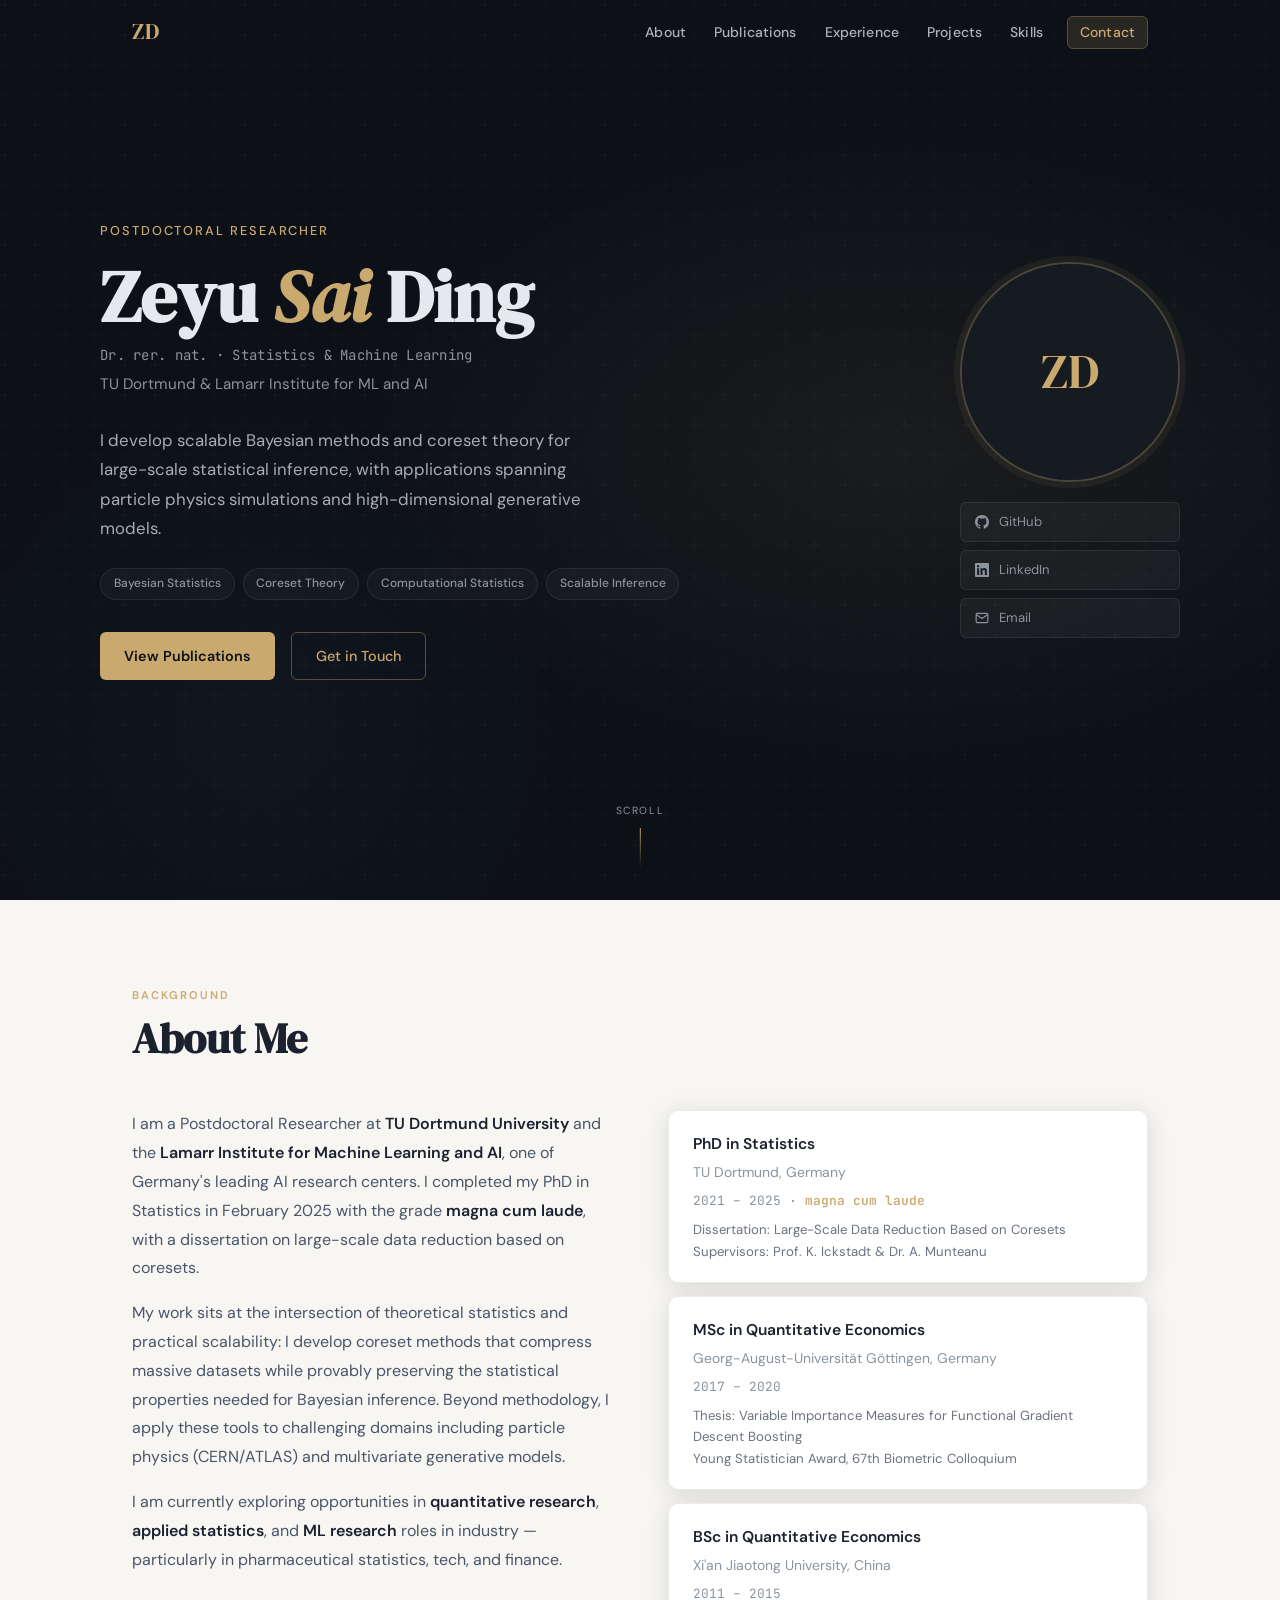
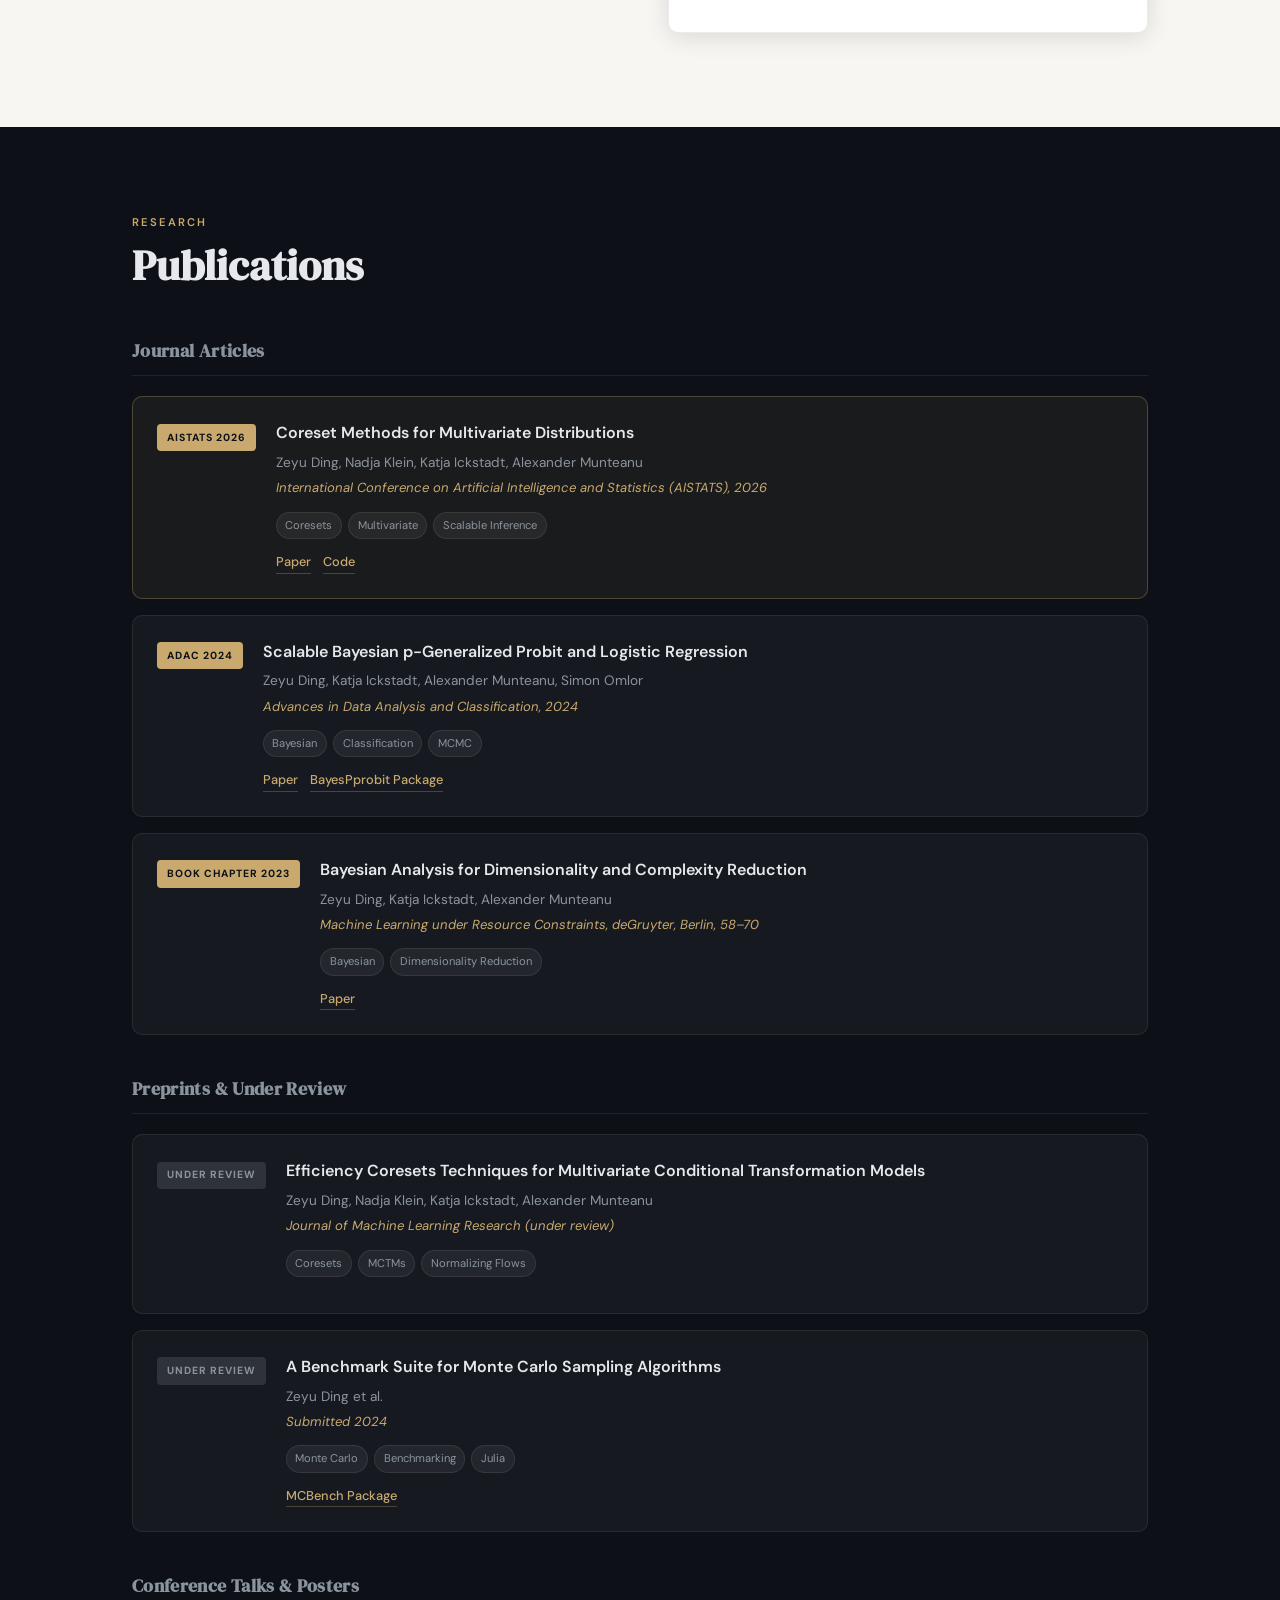
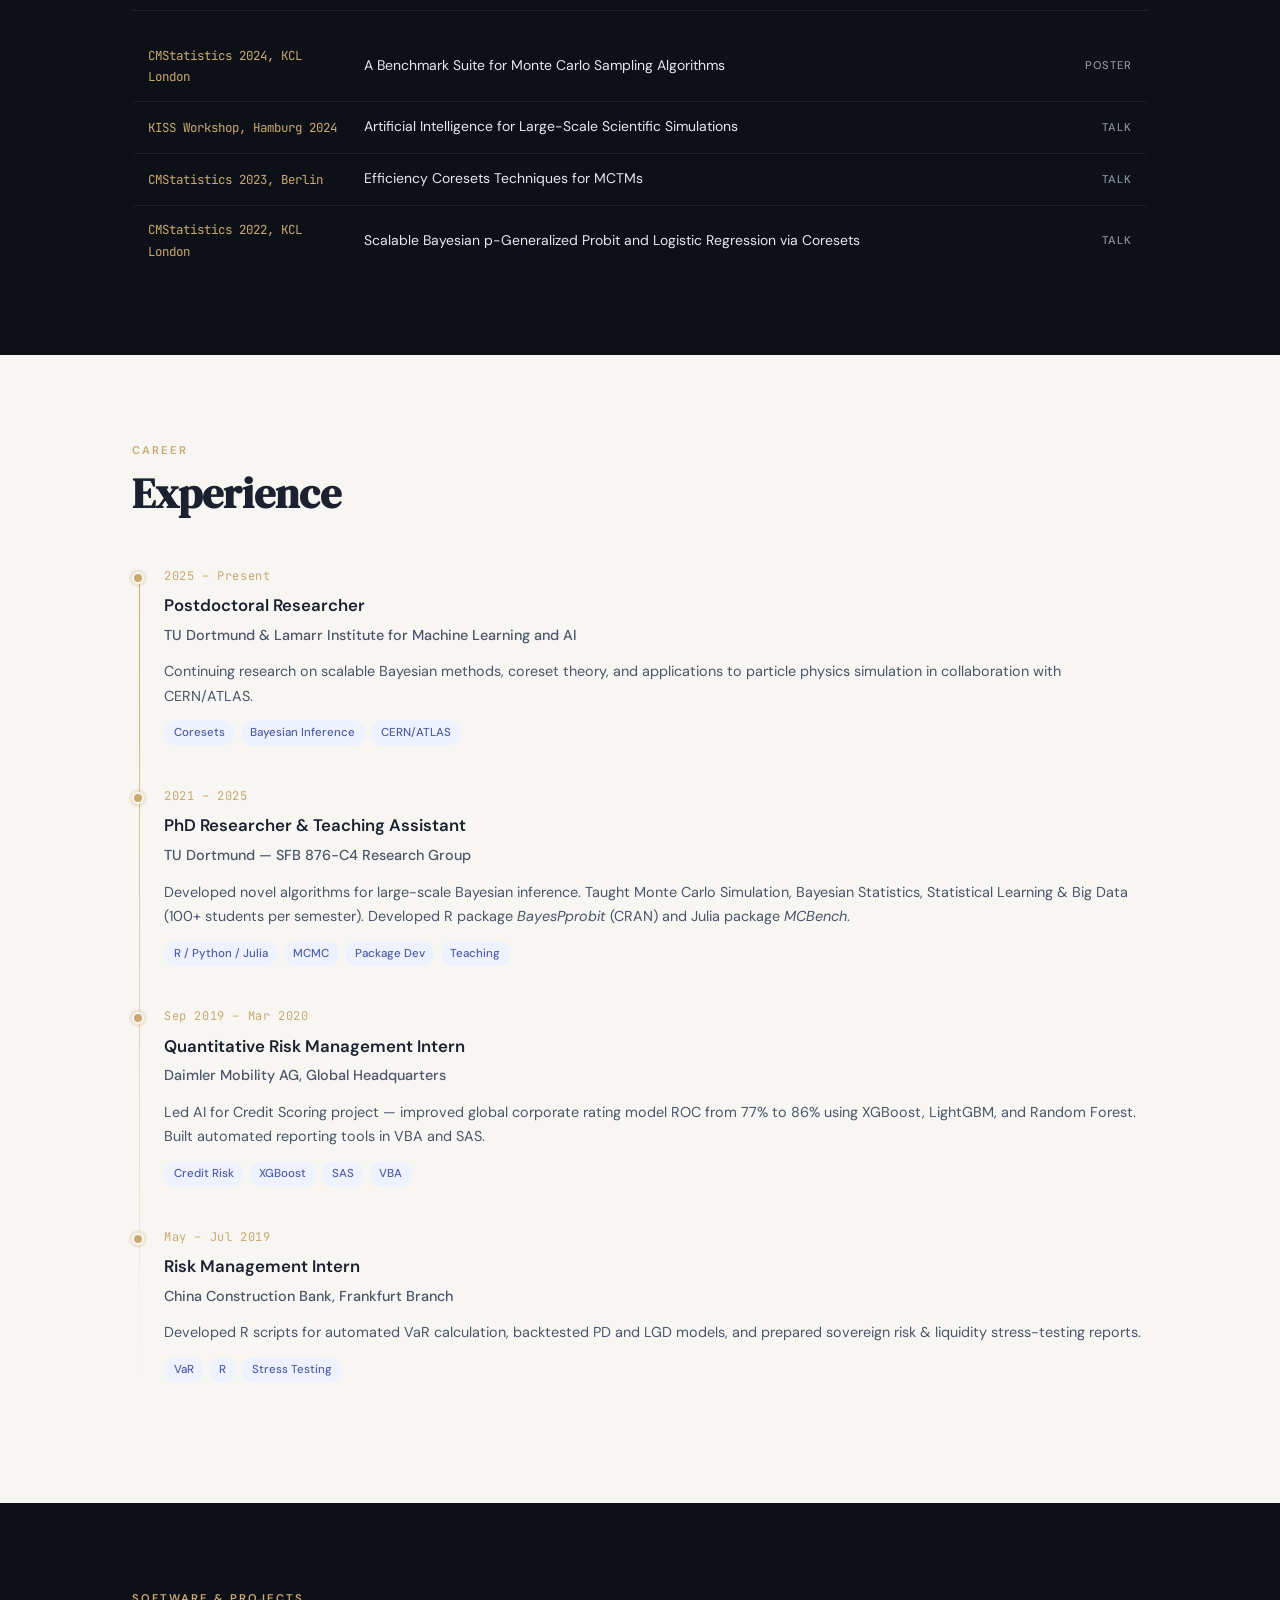
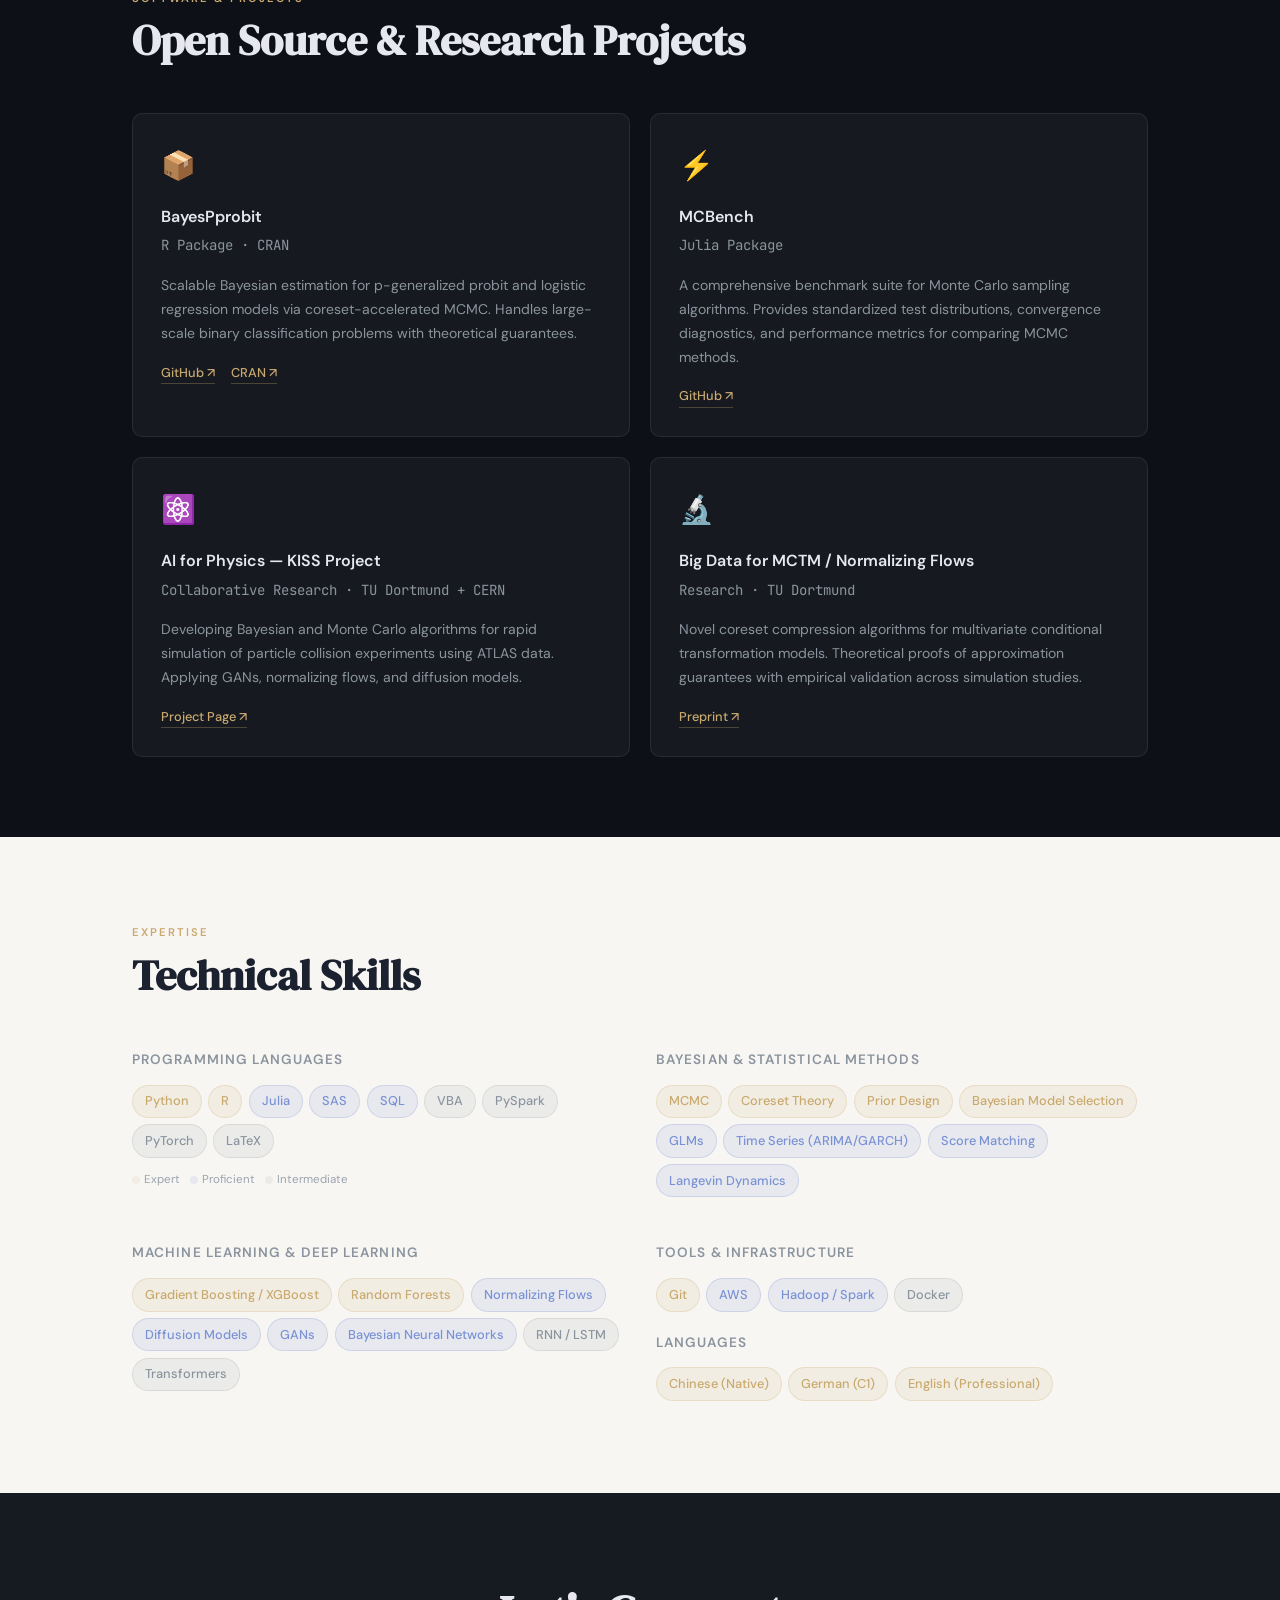
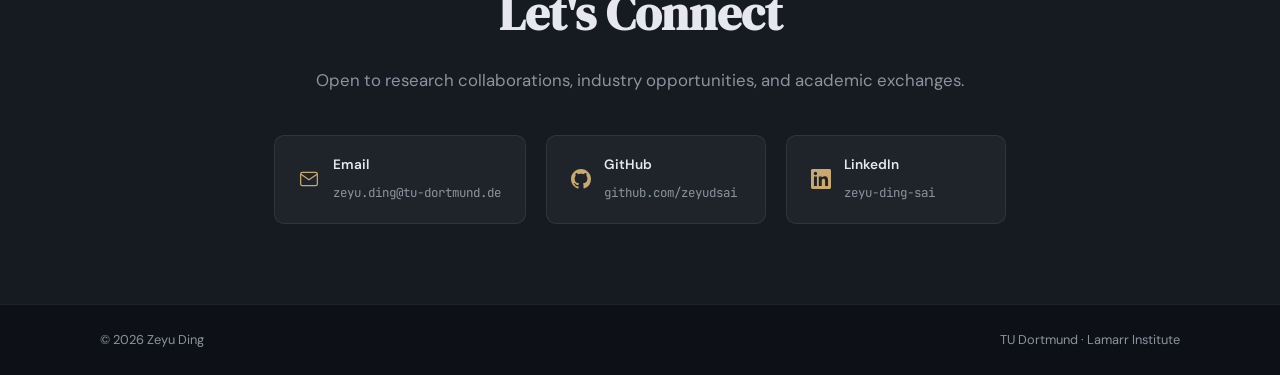
==== index.html @ 44fd9194 "Redesign homepage with modern layout and styles Complete overhaul of the personal website UI and sty" ====
<!DOCTYPE html>
<html lang="en">
<head>
    <meta charset="UTF-8">
    <meta name="viewport" content="width=device-width, initial-scale=1.0">
    <meta name="description" content="Zeyu (Sai) Ding – Postdoctoral Researcher in Statistics & Machine Learning at TU Dortmund and Lamarr Institute">
    <meta name="author" content="Zeyu Ding">
    <title>Zeyu Ding | Dr. rer. nat.</title>
    <link href="https://fonts.googleapis.com/css2?family=DM+Serif+Display:ital@0;1&family=DM+Sans:wght@300;400;500;600&family=JetBrains+Mono:wght@400;500&display=swap" rel="stylesheet">
    <link rel="stylesheet" href="style.css">
</head>
<body>

<!-- STICKY NAV -->
<nav id="navbar">
    <div class="nav-inner">
        <a class="nav-logo" href="#hero">ZD</a>
        <ul class="nav-links">
            <li><a href="#about">About</a></li>
            <li><a href="#publications">Publications</a></li>
            <li><a href="#experience">Experience</a></li>
            <li><a href="#projects">Projects</a></li>
            <li><a href="#skills">Skills</a></li>
            <li><a href="#contact" class="nav-cta">Contact</a></li>
        </ul>
        <button class="hamburger" id="hamburger" aria-label="Menu">
            <span></span><span></span><span></span>
        </button>
    </div>
</nav>

<!-- HERO -->
<section id="hero">
    <div class="hero-grid">
        <div class="hero-text">
            <p class="hero-label">Postdoctoral Researcher</p>
            <h1 class="hero-name">Zeyu <em>Sai</em> Ding</h1>
            <p class="hero-title">Dr. rer. nat. · Statistics &amp; Machine Learning</p>
            <p class="hero-affil">TU Dortmund &amp; Lamarr Institute for ML and AI</p>
            <p class="hero-bio">
                I develop scalable Bayesian methods and coreset theory for large-scale statistical inference,
                with applications spanning particle physics simulations and high-dimensional generative models.
            </p>
            <div class="hero-tags">
                <span>Bayesian Statistics</span>
                <span>Coreset Theory</span>
                <span>Computational Statistics</span>
                <span>Scalable Inference</span>
            </div>
            <div class="hero-actions">
                <a href="#publications" class="btn-primary">View Publications</a>
                <a href="mailto:zeyu.ding@tu-dortmund.de" class="btn-outline">Get in Touch</a>
            </div>
        </div>
        <div class="hero-photo-wrap">
            <div class="hero-photo">
                <img src="assets/images/profile.jpg" alt="Zeyu Ding" onerror="this.parentElement.classList.add('no-photo')">
                <div class="photo-placeholder">ZD</div>
            </div>
            <div class="hero-links">
                <a href="https://github.com/zeyudsai" target="_blank" class="social-chip">
                    <svg viewBox="0 0 24 24" fill="currentColor"><path d="M12 0C5.37 0 0 5.37 0 12c0 5.31 3.435 9.795 8.205 11.385.6.105.825-.255.825-.57 0-.285-.015-1.23-.015-2.235-3.015.555-3.795-.735-4.035-1.41-.135-.345-.72-1.41-1.23-1.695-.42-.225-1.02-.78-.015-.795.945-.015 1.62.87 1.845 1.23 1.08 1.815 2.805 1.305 3.495.99.105-.78.42-1.305.765-1.605-2.67-.3-5.46-1.335-5.46-5.925 0-1.305.465-2.385 1.23-3.225-.12-.3-.54-1.53.12-3.18 0 0 1.005-.315 3.3 1.23.96-.27 1.98-.405 3-.405s2.04.135 3 .405c2.295-1.56 3.3-1.23 3.3-1.23.66 1.65.24 2.88.12 3.18.765.84 1.23 1.905 1.23 3.225 0 4.605-2.805 5.625-5.475 5.925.435.375.81 1.095.81 2.22 0 1.605-.015 2.895-.015 3.3 0 .315.225.69.825.57A12.02 12.02 0 0 0 24 12c0-6.63-5.37-12-12-12z"/></svg>
                    GitHub
                </a>
                <a href="https://www.linkedin.com/in/zeyu-ding-sai/" target="_blank" class="social-chip">
                    <svg viewBox="0 0 24 24" fill="currentColor"><path d="M20.447 20.452h-3.554v-5.569c0-1.328-.027-3.037-1.852-3.037-1.853 0-2.136 1.445-2.136 2.939v5.667H9.351V9h3.414v1.561h.046c.477-.9 1.637-1.85 3.37-1.85 3.601 0 4.267 2.37 4.267 5.455v6.286zM5.337 7.433a2.062 2.062 0 0 1-2.063-2.065 2.064 2.064 0 1 1 2.063 2.065zm1.782 13.019H3.555V9h3.564v11.452zM22.225 0H1.771C.792 0 0 .774 0 1.729v20.542C0 23.227.792 24 1.771 24h20.451C23.2 24 24 23.227 24 22.271V1.729C24 .774 23.2 0 22.222 0h.003z"/></svg>
                    LinkedIn
                </a>
                <a href="mailto:zeyu.ding@tu-dortmund.de" class="social-chip">
                    <svg viewBox="0 0 24 24" fill="none" stroke="currentColor" stroke-width="2"><path d="M4 4h16c1.1 0 2 .9 2 2v12c0 1.1-.9 2-2 2H4c-1.1 0-2-.9-2-2V6c0-1.1.9-2 2-2z"/><polyline points="22,6 12,13 2,6"/></svg>
                    Email
                </a>
            </div>
        </div>
    </div>
    <div class="hero-scroll">
        <span>scroll</span>
        <div class="scroll-line"></div>
    </div>
</section>

<!-- ABOUT / EDUCATION -->
<section id="about" class="section-light">
    <div class="container">
        <div class="section-header">
            <span class="section-tag">Background</span>
            <h2>About Me</h2>
        </div>
        <div class="about-grid">
            <div class="about-text">
                <p>
                    I am a Postdoctoral Researcher at <strong>TU Dortmund University</strong> and the
                    <strong>Lamarr Institute for Machine Learning and AI</strong>, one of Germany's leading
                    AI research centers. I completed my PhD in Statistics in February 2025 with the grade
                    <strong>magna cum laude</strong>, with a dissertation on large-scale data reduction
                    based on coresets.
                </p>
                <p>
                    My work sits at the intersection of theoretical statistics and practical scalability:
                    I develop coreset methods that compress massive datasets while provably preserving
                    the statistical properties needed for Bayesian inference. Beyond methodology, I apply
                    these tools to challenging domains including particle physics (CERN/ATLAS) and
                    multivariate generative models.
                </p>
                <p>
                    I am currently exploring opportunities in <strong>quantitative research</strong>,
                    <strong>applied statistics</strong>, and <strong>ML research</strong> roles in
                    industry — particularly in pharmaceutical statistics, tech, and finance.
                </p>
            </div>
            <div class="education-card-stack">
                <div class="edu-card">
                    <div class="edu-degree">PhD in Statistics</div>
                    <div class="edu-school">TU Dortmund, Germany</div>
                    <div class="edu-meta">2021 – 2025 · <strong class="edu-honor">magna cum laude</strong></div>
                    <div class="edu-detail">Dissertation: Large-Scale Data Reduction Based on Coresets<br>
                    Supervisors: Prof. K. Ickstadt &amp; Dr. A. Munteanu</div>
                </div>
                <div class="edu-card">
                    <div class="edu-degree">MSc in Quantitative Economics</div>
                    <div class="edu-school">Georg-August-Universität Göttingen, Germany</div>
                    <div class="edu-meta">2017 – 2020</div>
                    <div class="edu-detail">Thesis: Variable Importance Measures for Functional Gradient Descent Boosting<br>
                    Young Statistician Award, 67th Biometric Colloquium</div>
                </div>
                <div class="edu-card">
                    <div class="edu-degree">BSc in Quantitative Economics</div>
                    <div class="edu-school">Xi'an Jiaotong University, China</div>
                    <div class="edu-meta">2011 – 2015</div>
                </div>
            </div>
        </div>
    </div>
</section>

<!-- PUBLICATIONS -->
<section id="publications" class="section-dark">
    <div class="container">
        <div class="section-header">
            <span class="section-tag">Research</span>
            <h2>Publications</h2>
        </div>

        <h3 class="pub-group-label">Journal Articles</h3>

        <div class="pub-card featured">
            <div class="pub-badge">AISTATS 2026</div>
            <div class="pub-content">
                <h4 class="pub-title">Coreset Methods for Multivariate Distributions</h4>
                <p class="pub-authors">Zeyu Ding, Nadja Klein, Katja Ickstadt, Alexander Munteanu</p>
                <p class="pub-venue">International Conference on Artificial Intelligence and Statistics (AISTATS), 2026</p>
                <div class="pub-tags"><span>Coresets</span><span>Multivariate</span><span>Scalable Inference</span></div>
                <div class="pub-links">
                    <a href="#" class="pub-link">Paper</a>
                    <a href="https://github.com/zeyudsai" class="pub-link">Code</a>
                </div>
            </div>
        </div>

        <div class="pub-card">
            <div class="pub-badge">ADAC 2024</div>
            <div class="pub-content">
                <h4 class="pub-title">Scalable Bayesian p-Generalized Probit and Logistic Regression</h4>
                <p class="pub-authors">Zeyu Ding, Katja Ickstadt, Alexander Munteanu, Simon Omlor</p>
                <p class="pub-venue">Advances in Data Analysis and Classification, 2024</p>
                <div class="pub-tags"><span>Bayesian</span><span>Classification</span><span>MCMC</span></div>
                <div class="pub-links">
                    <a href="#" class="pub-link">Paper</a>
                    <a href="https://github.com/zeyudsai" class="pub-link">BayesPprobit Package</a>
                </div>
            </div>
        </div>

        <div class="pub-card">
            <div class="pub-badge">Book Chapter 2023</div>
            <div class="pub-content">
                <h4 class="pub-title">Bayesian Analysis for Dimensionality and Complexity Reduction</h4>
                <p class="pub-authors">Zeyu Ding, Katja Ickstadt, Alexander Munteanu</p>
                <p class="pub-venue">Machine Learning under Resource Constraints, deGruyter, Berlin, 58–70</p>
                <div class="pub-tags"><span>Bayesian</span><span>Dimensionality Reduction</span></div>
                <div class="pub-links">
                    <a href="#" class="pub-link">Paper</a>
                </div>
            </div>
        </div>

        <h3 class="pub-group-label" style="margin-top: 2.5rem;">Preprints &amp; Under Review</h3>

        <div class="pub-card">
            <div class="pub-badge pub-badge-pre">Under Review</div>
            <div class="pub-content">
                <h4 class="pub-title">Efficiency Coresets Techniques for Multivariate Conditional Transformation Models</h4>
                <p class="pub-authors">Zeyu Ding, Nadja Klein, Katja Ickstadt, Alexander Munteanu</p>
                <p class="pub-venue">Journal of Machine Learning Research (under review)</p>
                <div class="pub-tags"><span>Coresets</span><span>MCTMs</span><span>Normalizing Flows</span></div>
            </div>
        </div>

        <div class="pub-card">
            <div class="pub-badge pub-badge-pre">Under Review</div>
            <div class="pub-content">
                <h4 class="pub-title">A Benchmark Suite for Monte Carlo Sampling Algorithms</h4>
                <p class="pub-authors">Zeyu Ding et al.</p>
                <p class="pub-venue">Submitted 2024</p>
                <div class="pub-tags"><span>Monte Carlo</span><span>Benchmarking</span><span>Julia</span></div>
                <div class="pub-links">
                    <a href="#" class="pub-link">MCBench Package</a>
                </div>
            </div>
        </div>

        <h3 class="pub-group-label" style="margin-top: 2.5rem;">Conference Talks &amp; Posters</h3>
        <div class="talks-list">
            <div class="talk-item">
                <span class="talk-venue">CMStatistics 2024, KCL London</span>
                <span class="talk-title">A Benchmark Suite for Monte Carlo Sampling Algorithms</span>
                <span class="talk-type">Poster</span>
            </div>
            <div class="talk-item">
                <span class="talk-venue">KISS Workshop, Hamburg 2024</span>
                <span class="talk-title">Artificial Intelligence for Large-Scale Scientific Simulations</span>
                <span class="talk-type">Talk</span>
            </div>
            <div class="talk-item">
                <span class="talk-venue">CMStatistics 2023, Berlin</span>
                <span class="talk-title">Efficiency Coresets Techniques for MCTMs</span>
                <span class="talk-type">Talk</span>
            </div>
            <div class="talk-item">
                <span class="talk-venue">CMStatistics 2022, KCL London</span>
                <span class="talk-title">Scalable Bayesian p-Generalized Probit and Logistic Regression via Coresets</span>
                <span class="talk-type">Talk</span>
            </div>
        </div>
    </div>
</section>

<!-- EXPERIENCE -->
<section id="experience" class="section-light">
    <div class="container">
        <div class="section-header">
            <span class="section-tag">Career</span>
            <h2>Experience</h2>
        </div>
        <div class="timeline">
            <div class="timeline-item">
                <div class="timeline-dot"></div>
                <div class="timeline-content">
                    <div class="timeline-meta">2025 – Present</div>
                    <h4>Postdoctoral Researcher</h4>
                    <p class="timeline-org">TU Dortmund &amp; Lamarr Institute for Machine Learning and AI</p>
                    <p>Continuing research on scalable Bayesian methods, coreset theory, and applications to particle physics simulation in collaboration with CERN/ATLAS.</p>
                    <div class="timeline-tags"><span>Coresets</span><span>Bayesian Inference</span><span>CERN/ATLAS</span></div>
                </div>
            </div>
            <div class="timeline-item">
                <div class="timeline-dot"></div>
                <div class="timeline-content">
                    <div class="timeline-meta">2021 – 2025</div>
                    <h4>PhD Researcher &amp; Teaching Assistant</h4>
                    <p class="timeline-org">TU Dortmund — SFB 876-C4 Research Group</p>
                    <p>Developed novel algorithms for large-scale Bayesian inference. Taught Monte Carlo Simulation, Bayesian Statistics, Statistical Learning &amp; Big Data (100+ students per semester). Developed R package <em>BayesPprobit</em> (CRAN) and Julia package <em>MCBench</em>.</p>
                    <div class="timeline-tags"><span>R / Python / Julia</span><span>MCMC</span><span>Package Dev</span><span>Teaching</span></div>
                </div>
            </div>
            <div class="timeline-item">
                <div class="timeline-dot"></div>
                <div class="timeline-content">
                    <div class="timeline-meta">Sep 2019 – Mar 2020</div>
                    <h4>Quantitative Risk Management Intern</h4>
                    <p class="timeline-org">Daimler Mobility AG, Global Headquarters</p>
                    <p>Led AI for Credit Scoring project — improved global corporate rating model ROC from 77% to 86% using XGBoost, LightGBM, and Random Forest. Built automated reporting tools in VBA and SAS.</p>
                    <div class="timeline-tags"><span>Credit Risk</span><span>XGBoost</span><span>SAS</span><span>VBA</span></div>
                </div>
            </div>
            <div class="timeline-item">
                <div class="timeline-dot"></div>
                <div class="timeline-content">
                    <div class="timeline-meta">May – Jul 2019</div>
                    <h4>Risk Management Intern</h4>
                    <p class="timeline-org">China Construction Bank, Frankfurt Branch</p>
                    <p>Developed R scripts for automated VaR calculation, backtested PD and LGD models, and prepared sovereign risk &amp; liquidity stress-testing reports.</p>
                    <div class="timeline-tags"><span>VaR</span><span>R</span><span>Stress Testing</span></div>
                </div>
            </div>
        </div>
    </div>
</section>

<!-- PROJECTS / SOFTWARE -->
<section id="projects" class="section-dark">
    <div class="container">
        <div class="section-header">
            <span class="section-tag">Software &amp; Projects</span>
            <h2>Open Source &amp; Research Projects</h2>
        </div>
        <div class="project-grid">
            <div class="project-card">
                <div class="project-icon">📦</div>
                <h4>BayesPprobit</h4>
                <p class="project-type">R Package · CRAN</p>
                <p>Scalable Bayesian estimation for p-generalized probit and logistic regression models via coreset-accelerated MCMC. Handles large-scale binary classification problems with theoretical guarantees.</p>
                <div class="project-links">
                    <a href="https://github.com/zeyudsai" target="_blank">GitHub ↗</a>
                    <a href="#">CRAN ↗</a>
                </div>
            </div>
            <div class="project-card">
                <div class="project-icon">⚡</div>
                <h4>MCBench</h4>
                <p class="project-type">Julia Package</p>
                <p>A comprehensive benchmark suite for Monte Carlo sampling algorithms. Provides standardized test distributions, convergence diagnostics, and performance metrics for comparing MCMC methods.</p>
                <div class="project-links">
                    <a href="https://github.com/zeyudsai" target="_blank">GitHub ↗</a>
                </div>
            </div>
            <div class="project-card">
                <div class="project-icon">⚛️</div>
                <h4>AI for Physics — KISS Project</h4>
                <p class="project-type">Collaborative Research · TU Dortmund + CERN</p>
                <p>Developing Bayesian and Monte Carlo algorithms for rapid simulation of particle collision experiments using ATLAS data. Applying GANs, normalizing flows, and diffusion models.</p>
                <div class="project-links">
                    <a href="#">Project Page ↗</a>
                </div>
            </div>
            <div class="project-card">
                <div class="project-icon">🔬</div>
                <h4>Big Data for MCTM / Normalizing Flows</h4>
                <p class="project-type">Research · TU Dortmund</p>
                <p>Novel coreset compression algorithms for multivariate conditional transformation models. Theoretical proofs of approximation guarantees with empirical validation across simulation studies.</p>
                <div class="project-links">
                    <a href="#">Preprint ↗</a>
                </div>
            </div>
        </div>
    </div>
</section>

<!-- SKILLS -->
<section id="skills" class="section-light">
    <div class="container">
        <div class="section-header">
            <span class="section-tag">Expertise</span>
            <h2>Technical Skills</h2>
        </div>
        <div class="skills-grid">
            <div class="skill-block">
                <h4>Programming Languages</h4>
                <div class="skill-pills">
                    <span class="pill pill-expert">Python</span>
                    <span class="pill pill-expert">R</span>
                    <span class="pill pill-mid">Julia</span>
                    <span class="pill pill-mid">SAS</span>
                    <span class="pill pill-mid">SQL</span>
                    <span class="pill pill-base">VBA</span>
                    <span class="pill pill-base">PySpark</span>
                    <span class="pill pill-base">PyTorch</span>
                    <span class="pill pill-base">LaTeX</span>
                </div>
                <div class="pill-legend">
                    <span class="legend-dot pill-expert"></span> Expert &nbsp;
                    <span class="legend-dot pill-mid"></span> Proficient &nbsp;
                    <span class="legend-dot pill-base"></span> Intermediate
                </div>
            </div>
            <div class="skill-block">
                <h4>Bayesian &amp; Statistical Methods</h4>
                <div class="skill-pills">
                    <span class="pill pill-expert">MCMC</span>
                    <span class="pill pill-expert">Coreset Theory</span>
                    <span class="pill pill-expert">Prior Design</span>
                    <span class="pill pill-expert">Bayesian Model Selection</span>
                    <span class="pill pill-mid">GLMs</span>
                    <span class="pill pill-mid">Time Series (ARIMA/GARCH)</span>
                    <span class="pill pill-mid">Score Matching</span>
                    <span class="pill pill-mid">Langevin Dynamics</span>
                </div>
            </div>
            <div class="skill-block">
                <h4>Machine Learning &amp; Deep Learning</h4>
                <div class="skill-pills">
                    <span class="pill pill-expert">Gradient Boosting / XGBoost</span>
                    <span class="pill pill-expert">Random Forests</span>
                    <span class="pill pill-mid">Normalizing Flows</span>
                    <span class="pill pill-mid">Diffusion Models</span>
                    <span class="pill pill-mid">GANs</span>
                    <span class="pill pill-mid">Bayesian Neural Networks</span>
                    <span class="pill pill-base">RNN / LSTM</span>
                    <span class="pill pill-base">Transformers</span>
                </div>
            </div>
            <div class="skill-block">
                <h4>Tools &amp; Infrastructure</h4>
                <div class="skill-pills">
                    <span class="pill pill-expert">Git</span>
                    <span class="pill pill-mid">AWS</span>
                    <span class="pill pill-mid">Hadoop / Spark</span>
                    <span class="pill pill-base">Docker</span>
                </div>
                <h4 style="margin-top:1.2rem;">Languages</h4>
                <div class="skill-pills">
                    <span class="pill pill-expert">Chinese (Native)</span>
                    <span class="pill pill-expert">German (C1)</span>
                    <span class="pill pill-expert">English (Professional)</span>
                </div>
            </div>
        </div>
    </div>
</section>

<!-- CONTACT -->
<section id="contact" class="section-contact">
    <div class="container contact-inner">
        <h2>Let's Connect</h2>
        <p class="contact-sub">Open to research collaborations, industry opportunities, and academic exchanges.</p>
        <div class="contact-cards">
            <a href="mailto:zeyu.ding@tu-dortmund.de" class="contact-card">
                <svg viewBox="0 0 24 24" fill="none" stroke="currentColor" stroke-width="1.5"><path d="M4 4h16c1.1 0 2 .9 2 2v12c0 1.1-.9 2-2 2H4c-1.1 0-2-.9-2-2V6c0-1.1.9-2 2-2z"/><polyline points="22,6 12,13 2,6"/></svg>
                <div>
                    <strong>Email</strong>
                    <span>zeyu.ding@tu-dortmund.de</span>
                </div>
            </a>
            <a href="https://github.com/zeyudsai" target="_blank" class="contact-card">
                <svg viewBox="0 0 24 24" fill="currentColor"><path d="M12 0C5.37 0 0 5.37 0 12c0 5.31 3.435 9.795 8.205 11.385.6.105.825-.255.825-.57 0-.285-.015-1.23-.015-2.235-3.015.555-3.795-.735-4.035-1.41-.135-.345-.72-1.41-1.23-1.695-.42-.225-1.02-.78-.015-.795.945-.015 1.62.87 1.845 1.23 1.08 1.815 2.805 1.305 3.495.99.105-.78.42-1.305.765-1.605-2.67-.3-5.46-1.335-5.46-5.925 0-1.305.465-2.385 1.23-3.225-.12-.3-.54-1.53.12-3.18 0 0 1.005-.315 3.3 1.23.96-.27 1.98-.405 3-.405s2.04.135 3 .405c2.295-1.56 3.3-1.23 3.3-1.23.66 1.65.24 2.88.12 3.18.765.84 1.23 1.905 1.23 3.225 0 4.605-2.805 5.625-5.475 5.925.435.375.81 1.095.81 2.22 0 1.605-.015 2.895-.015 3.3 0 .315.225.69.825.57A12.02 12.02 0 0 0 24 12c0-6.63-5.37-12-12-12z"/></svg>
                <div>
                    <strong>GitHub</strong>
                    <span>github.com/zeyudsai</span>
                </div>
            </a>
            <a href="https://www.linkedin.com/in/zeyu-ding-sai/" target="_blank" class="contact-card">
                <svg viewBox="0 0 24 24" fill="currentColor"><path d="M20.447 20.452h-3.554v-5.569c0-1.328-.027-3.037-1.852-3.037-1.853 0-2.136 1.445-2.136 2.939v5.667H9.351V9h3.414v1.561h.046c.477-.9 1.637-1.85 3.37-1.85 3.601 0 4.267 2.37 4.267 5.455v6.286zM5.337 7.433a2.062 2.062 0 0 1-2.063-2.065 2.064 2.064 0 1 1 2.063 2.065zm1.782 13.019H3.555V9h3.564v11.452zM22.225 0H1.771C.792 0 0 .774 0 1.729v20.542C0 23.227.792 24 1.771 24h20.451C23.2 24 24 23.227 24 22.271V1.729C24 .774 23.2 0 22.222 0h.003z"/></svg>
                <div>
                    <strong>LinkedIn</strong>
                    <span>zeyu-ding-sai</span>
                </div>
            </a>
        </div>
    </div>
</section>

<footer>
    <div class="footer-inner">
        <span>© 2026 Zeyu Ding</span>
        <span>TU Dortmund · Lamarr Institute</span>
    </div>
</footer>

<script>
// Sticky nav scroll behavior
const navbar = document.getElementById('navbar');
window.addEventListener('scroll', () => {
    navbar.classList.toggle('scrolled', window.scrollY > 60);
});

// Active nav link highlighting
const sections = document.querySelectorAll('section[id]');
const navLinks = document.querySelectorAll('.nav-links a');
const observer = new IntersectionObserver((entries) => {
    entries.forEach(entry => {
        if (entry.isIntersecting) {
            navLinks.forEach(link => {
                link.classList.toggle('active', link.getAttribute('href') === '#' + entry.target.id);
            });
        }
    });
}, { rootMargin: '-40% 0px -55% 0px' });
sections.forEach(s => observer.observe(s));

// Mobile hamburger
const hamburger = document.getElementById('hamburger');
const navLinksEl = document.querySelector('.nav-links');
hamburger.addEventListener('click', () => {
    navLinksEl.classList.toggle('open');
    hamburger.classList.toggle('open');
});

// Fade-in on scroll
const fadeEls = document.querySelectorAll('.pub-card, .timeline-item, .project-card, .edu-card, .skill-block');
const fadeObserver = new IntersectionObserver((entries) => {
    entries.forEach(entry => {
        if (entry.isIntersecting) {
            entry.target.classList.add('visible');
            fadeObserver.unobserve(entry.target);
        }
    });
}, { threshold: 0.1 });
fadeEls.forEach(el => fadeObserver.observe(el));
</script>
</body>
</html>
---- style.css ----
/* ================================================
   Zeyu Ding – Personal Website
   Design: Refined dark academic + professional
   Fonts: DM Serif Display / DM Sans / JetBrains Mono
   ================================================ */

/* ---- CSS Variables ---- */
:root {
    --bg-dark:       #0d1117;
    --bg-dark2:      #161b22;
    --bg-light:      #f7f6f3;
    --bg-white:      #ffffff;
    --text-primary:  #e6e8ed;
    --text-muted:    #8b949e;
    --text-dark:     #1c2130;
    --text-body:     #4a5568;
    --accent:        #c9a96e;       /* warm gold */
    --accent-light:  #f0d9a8;
    --accent-dim:    rgba(201,169,110,0.15);
    --border-dark:   rgba(255,255,255,0.08);
    --border-light:  rgba(0,0,0,0.08);
    --nav-h:         64px;
    --radius:        10px;
    --radius-sm:     6px;
    --shadow:        0 4px 24px rgba(0,0,0,0.12);
    --shadow-lg:     0 12px 48px rgba(0,0,0,0.18);
    --transition:    0.25s cubic-bezier(0.4,0,0.2,1);
}

/* ---- Reset ---- */
*, *::before, *::after { box-sizing: border-box; margin: 0; padding: 0; }
html { scroll-behavior: smooth; font-size: 16px; }
body {
    font-family: 'DM Sans', sans-serif;
    color: var(--text-dark);
    background: var(--bg-light);
    line-height: 1.7;
}
img { max-width: 100%; display: block; }
a { color: inherit; text-decoration: none; }
strong { font-weight: 600; }

/* ---- Container ---- */
.container {
    max-width: 1080px;
    margin: 0 auto;
    padding: 0 2rem;
}

/* ================================================
   NAVBAR
   ================================================ */
#navbar {
    position: fixed;
    top: 0; left: 0; right: 0;
    z-index: 100;
    height: var(--nav-h);
    background: transparent;
    transition: background var(--transition), box-shadow var(--transition);
}
#navbar.scrolled {
    background: rgba(13,17,23,0.95);
    backdrop-filter: blur(12px);
    box-shadow: 0 1px 0 var(--border-dark);
}
.nav-inner {
    max-width: 1080px;
    margin: 0 auto;
    padding: 0 2rem;
    height: 100%;
    display: flex;
    align-items: center;
    gap: 2rem;
}
.nav-logo {
    font-family: 'DM Serif Display', serif;
    font-size: 1.4rem;
    color: var(--accent);
    letter-spacing: 0.05em;
    margin-right: auto;
}
.nav-links {
    display: flex;
    list-style: none;
    gap: 0.25rem;
    align-items: center;
}
.nav-links a {
    font-size: 0.875rem;
    font-weight: 500;
    color: rgba(230,232,237,0.75);
    padding: 0.4rem 0.75rem;
    border-radius: var(--radius-sm);
    transition: color var(--transition), background var(--transition);
    letter-spacing: 0.01em;
}
.nav-links a:hover,
.nav-links a.active { color: var(--accent); }
.nav-links a.nav-cta {
    background: var(--accent-dim);
    color: var(--accent);
    border: 1px solid rgba(201,169,110,0.3);
    margin-left: 0.5rem;
}
.nav-links a.nav-cta:hover { background: rgba(201,169,110,0.25); }

/* Hamburger */
.hamburger {
    display: none;
    flex-direction: column;
    gap: 5px;
    background: none;
    border: none;
    cursor: pointer;
    padding: 4px;
}
.hamburger span {
    display: block;
    width: 22px;
    height: 2px;
    background: var(--text-primary);
    border-radius: 2px;
    transition: var(--transition);
}
.hamburger.open span:nth-child(1) { transform: translateY(7px) rotate(45deg); }
.hamburger.open span:nth-child(2) { opacity: 0; }
.hamburger.open span:nth-child(3) { transform: translateY(-7px) rotate(-45deg); }

/* ================================================
   HERO
   ================================================ */
#hero {
    min-height: 100vh;
    background: var(--bg-dark);
    background-image:
        radial-gradient(ellipse 60% 50% at 70% 50%, rgba(201,169,110,0.07) 0%, transparent 70%),
        radial-gradient(ellipse 40% 60% at 20% 80%, rgba(60,100,160,0.06) 0%, transparent 60%);
    display: flex;
    flex-direction: column;
    justify-content: center;
    padding: var(--nav-h) 2rem 4rem;
    position: relative;
    overflow: hidden;
}
#hero::before {
    content: '';
    position: absolute;
    inset: 0;
    background-image: url("data:image/svg+xml,%3Csvg width='60' height='60' viewBox='0 0 60 60' xmlns='http://www.w3.org/2000/svg'%3E%3Cg fill='none' fill-rule='evenodd'%3E%3Cg fill='%23ffffff' fill-opacity='0.015'%3E%3Cpath d='M36 34v-4h-2v4h-4v2h4v4h2v-4h4v-2h-4zm0-30V0h-2v4h-4v2h4v4h2V6h4V4h-4zM6 34v-4H4v4H0v2h4v4h2v-4h4v-2H6zM6 4V0H4v4H0v2h4v4h2V6h4V4H6z'/%3E%3C/g%3E%3C/g%3E%3C/svg%3E");
    pointer-events: none;
}
.hero-grid {
    max-width: 1080px;
    margin: 0 auto;
    width: 100%;
    display: grid;
    grid-template-columns: 1fr auto;
    gap: 4rem;
    align-items: center;
}
.hero-label {
    font-size: 0.8rem;
    font-weight: 500;
    letter-spacing: 0.15em;
    text-transform: uppercase;
    color: var(--accent);
    margin-bottom: 1rem;
}
.hero-name {
    font-family: 'DM Serif Display', serif;
    font-size: clamp(2.8rem, 6vw, 4.5rem);
    color: var(--text-primary);
    line-height: 1.1;
    margin-bottom: 0.5rem;
}
.hero-name em {
    font-style: italic;
    color: var(--accent);
}
.hero-title {
    font-size: 1rem;
    color: var(--text-muted);
    margin-bottom: 0.25rem;
    font-family: 'JetBrains Mono', monospace;
    font-size: 0.875rem;
    letter-spacing: 0.02em;
}
.hero-affil {
    font-size: 0.95rem;
    color: rgba(230,232,237,0.6);
    margin-bottom: 1.75rem;
}
.hero-bio {
    font-size: 1.05rem;
    color: rgba(230,232,237,0.72);
    max-width: 520px;
    line-height: 1.75;
    margin-bottom: 1.5rem;
}
.hero-tags {
    display: flex;
    flex-wrap: wrap;
    gap: 0.5rem;
    margin-bottom: 2rem;
}
.hero-tags span {
    font-size: 0.75rem;
    font-weight: 500;
    padding: 0.3rem 0.8rem;
    border: 1px solid var(--border-dark);
    border-radius: 100px;
    color: var(--text-muted);
    background: rgba(255,255,255,0.03);
}
.hero-actions {
    display: flex;
    gap: 1rem;
    flex-wrap: wrap;
}
.btn-primary {
    display: inline-flex;
    align-items: center;
    gap: 0.5rem;
    padding: 0.7rem 1.5rem;
    background: var(--accent);
    color: var(--bg-dark);
    font-weight: 600;
    font-size: 0.9rem;
    border-radius: var(--radius-sm);
    transition: opacity var(--transition), transform var(--transition);
}
.btn-primary:hover { opacity: 0.88; transform: translateY(-1px); }
.btn-outline {
    display: inline-flex;
    align-items: center;
    gap: 0.5rem;
    padding: 0.7rem 1.5rem;
    border: 1px solid rgba(201,169,110,0.4);
    color: var(--accent);
    font-weight: 500;
    font-size: 0.9rem;
    border-radius: var(--radius-sm);
    transition: background var(--transition), transform var(--transition);
}
.btn-outline:hover { background: var(--accent-dim); transform: translateY(-1px); }

/* Photo */
.hero-photo-wrap {
    display: flex;
    flex-direction: column;
    align-items: center;
    gap: 1.25rem;
}
.hero-photo {
    width: 220px;
    height: 220px;
    border-radius: 50%;
    overflow: hidden;
    border: 2px solid rgba(201,169,110,0.3);
    background: var(--bg-dark2);
    position: relative;
    box-shadow: 0 0 0 6px rgba(201,169,110,0.07);
}
.hero-photo img {
    width: 100%;
    height: 100%;
    object-fit: cover;
}
.photo-placeholder {
    display: none;
    position: absolute;
    inset: 0;
    align-items: center;
    justify-content: center;
    font-family: 'DM Serif Display', serif;
    font-size: 3rem;
    color: var(--accent);
    background: var(--bg-dark2);
}
.hero-photo.no-photo img { display: none; }
.hero-photo.no-photo .photo-placeholder { display: flex; }

.hero-links {
    display: flex;
    flex-direction: column;
    gap: 0.5rem;
    width: 100%;
}
.social-chip {
    display: flex;
    align-items: center;
    gap: 0.6rem;
    padding: 0.5rem 0.9rem;
    background: rgba(255,255,255,0.04);
    border: 1px solid var(--border-dark);
    border-radius: var(--radius-sm);
    font-size: 0.82rem;
    color: var(--text-muted);
    transition: background var(--transition), color var(--transition);
}
.social-chip svg { width: 14px; height: 14px; flex-shrink: 0; }
.social-chip:hover { background: var(--accent-dim); color: var(--accent); }

/* Scroll indicator */
.hero-scroll {
    position: absolute;
    bottom: 2rem;
    left: 50%;
    transform: translateX(-50%);
    display: flex;
    flex-direction: column;
    align-items: center;
    gap: 0.5rem;
}
.hero-scroll span {
    font-size: 0.65rem;
    letter-spacing: 0.15em;
    text-transform: uppercase;
    color: var(--text-muted);
}
.scroll-line {
    width: 1px;
    height: 40px;
    background: linear-gradient(to bottom, var(--accent), transparent);
    animation: scrollPulse 2s ease-in-out infinite;
}
@keyframes scrollPulse {
    0%, 100% { opacity: 0.3; transform: scaleY(1); }
    50% { opacity: 1; transform: scaleY(1.1); }
}

/* ================================================
   SECTION SHARED
   ================================================ */
.section-light { background: var(--bg-light); padding: 5rem 0; }
.section-dark  { background: var(--bg-dark);  padding: 5rem 0; }
.section-contact { background: var(--bg-dark2); padding: 5rem 0; }

.section-header {
    margin-bottom: 3rem;
}
.section-tag {
    display: inline-block;
    font-size: 0.7rem;
    font-weight: 600;
    letter-spacing: 0.18em;
    text-transform: uppercase;
    color: var(--accent);
    margin-bottom: 0.6rem;
}
.section-header h2 {
    font-family: 'DM Serif Display', serif;
    font-size: clamp(1.8rem, 3.5vw, 2.6rem);
    color: var(--text-dark);
    line-height: 1.15;
}
.section-dark .section-header h2,
.section-contact .section-header h2 { color: var(--text-primary); }

/* ================================================
   ABOUT
   ================================================ */
.about-grid {
    display: grid;
    grid-template-columns: 1fr 1fr;
    gap: 3.5rem;
    align-items: start;
}
.about-text p {
    color: var(--text-body);
    margin-bottom: 1rem;
    font-size: 1rem;
    line-height: 1.8;
}
.about-text strong { color: var(--text-dark); }

.edu-card {
    background: var(--bg-white);
    border: 1px solid var(--border-light);
    border-radius: var(--radius);
    padding: 1.25rem 1.5rem;
    margin-bottom: 0.85rem;
    box-shadow: var(--shadow);
    opacity: 0;
    transform: translateY(16px);
    transition: opacity 0.5s ease, transform 0.5s ease;
}
.edu-card.visible { opacity: 1; transform: none; }
.edu-degree {
    font-weight: 600;
    font-size: 0.975rem;
    color: var(--text-dark);
    margin-bottom: 0.2rem;
}
.edu-school {
    font-size: 0.875rem;
    color: var(--text-muted);
    margin-bottom: 0.3rem;
}
.edu-meta {
    font-size: 0.8rem;
    color: var(--text-muted);
    margin-bottom: 0.5rem;
    font-family: 'JetBrains Mono', monospace;
}
.edu-honor { color: var(--accent); font-style: normal; }
.edu-detail {
    font-size: 0.825rem;
    color: #6b7280;
    line-height: 1.6;
}

/* ================================================
   PUBLICATIONS
   ================================================ */
.pub-group-label {
    font-family: 'DM Serif Display', serif;
    font-size: 1.1rem;
    color: var(--text-muted);
    margin-bottom: 1.25rem;
    border-bottom: 1px solid var(--border-dark);
    padding-bottom: 0.5rem;
    letter-spacing: 0.02em;
}
.pub-card {
    display: flex;
    gap: 1.25rem;
    background: rgba(255,255,255,0.04);
    border: 1px solid var(--border-dark);
    border-radius: var(--radius);
    padding: 1.5rem;
    margin-bottom: 1rem;
    transition: background var(--transition), border-color var(--transition), transform var(--transition);
    opacity: 0;
    transform: translateY(16px);
}
.pub-card.visible { opacity: 1; transform: none; }
.pub-card:hover {
    background: rgba(201,169,110,0.06);
    border-color: rgba(201,169,110,0.25);
    transform: translateY(-2px);
}
.pub-card.featured {
    background: rgba(201,169,110,0.07);
    border-color: rgba(201,169,110,0.3);
}
.pub-badge {
    flex-shrink: 0;
    font-size: 0.65rem;
    font-weight: 700;
    letter-spacing: 0.1em;
    text-transform: uppercase;
    background: var(--accent);
    color: var(--bg-dark);
    padding: 0.3rem 0.6rem;
    border-radius: 4px;
    align-self: flex-start;
    white-space: nowrap;
    margin-top: 0.15rem;
    height: fit-content;
}
.pub-badge-pre {
    background: rgba(139,148,158,0.2);
    color: var(--text-muted);
}
.pub-title {
    font-size: 1rem;
    font-weight: 600;
    color: var(--text-primary);
    margin-bottom: 0.35rem;
    line-height: 1.5;
}
.pub-authors {
    font-size: 0.85rem;
    color: var(--text-muted);
    margin-bottom: 0.2rem;
}
.pub-venue {
    font-size: 0.82rem;
    color: var(--accent);
    font-style: italic;
    margin-bottom: 0.75rem;
}
.pub-tags {
    display: flex;
    flex-wrap: wrap;
    gap: 0.35rem;
    margin-bottom: 0.75rem;
}
.pub-tags span {
    font-size: 0.7rem;
    padding: 0.2rem 0.55rem;
    border-radius: 100px;
    background: rgba(255,255,255,0.06);
    color: var(--text-muted);
    border: 1px solid var(--border-dark);
}
.pub-links { display: flex; gap: 0.75rem; }
.pub-link {
    font-size: 0.8rem;
    font-weight: 500;
    color: var(--accent);
    border-bottom: 1px solid rgba(201,169,110,0.3);
    transition: border-color var(--transition);
}
.pub-link:hover { border-color: var(--accent); }

/* Talks */
.talks-list { display: flex; flex-direction: column; gap: 0; }
.talk-item {
    display: grid;
    grid-template-columns: 200px 1fr 70px;
    gap: 1rem;
    align-items: center;
    padding: 0.85rem 1rem;
    border-radius: var(--radius-sm);
    transition: background var(--transition);
}
.talk-item:hover { background: rgba(255,255,255,0.04); }
.talk-item + .talk-item { border-top: 1px solid var(--border-dark); }
.talk-venue {
    font-size: 0.78rem;
    color: var(--accent);
    font-family: 'JetBrains Mono', monospace;
}
.talk-title {
    font-size: 0.875rem;
    color: var(--text-primary);
}
.talk-type {
    font-size: 0.7rem;
    color: var(--text-muted);
    text-align: right;
    font-weight: 500;
    text-transform: uppercase;
    letter-spacing: 0.08em;
}

/* ================================================
   EXPERIENCE TIMELINE
   ================================================ */
.timeline {
    position: relative;
    padding-left: 2rem;
}
.timeline::before {
    content: '';
    position: absolute;
    left: 7px;
    top: 8px;
    bottom: 0;
    width: 1px;
    background: linear-gradient(to bottom, var(--accent), transparent);
}
.timeline-item {
    position: relative;
    margin-bottom: 2.5rem;
    opacity: 0;
    transform: translateX(-12px);
    transition: opacity 0.5s ease, transform 0.5s ease;
}
.timeline-item.visible { opacity: 1; transform: none; }
.timeline-dot {
    position: absolute;
    left: -2rem;
    top: 6px;
    width: 12px;
    height: 12px;
    border-radius: 50%;
    background: var(--accent);
    border: 2px solid var(--bg-light);
    box-shadow: 0 0 0 3px rgba(201,169,110,0.2);
}
.timeline-meta {
    font-size: 0.75rem;
    font-family: 'JetBrains Mono', monospace;
    color: var(--accent);
    margin-bottom: 0.3rem;
    letter-spacing: 0.05em;
}
.timeline-content h4 {
    font-size: 1.05rem;
    font-weight: 600;
    color: var(--text-dark);
    margin-bottom: 0.2rem;
}
.timeline-org {
    font-size: 0.875rem;
    color: #5a67a0;
    font-weight: 500;
    margin-bottom: 0.6rem;
}
.timeline-content p {
    font-size: 0.9rem;
    color: var(--text-body);
    line-height: 1.7;
    margin-bottom: 0.75rem;
}
.timeline-tags {
    display: flex;
    flex-wrap: wrap;
    gap: 0.4rem;
}
.timeline-tags span {
    font-size: 0.72rem;
    padding: 0.2rem 0.6rem;
    border-radius: 100px;
    background: #eef2ff;
    color: #4f5fa3;
    font-weight: 500;
}

/* ================================================
   PROJECTS
   ================================================ */
.project-grid {
    display: grid;
    grid-template-columns: 1fr 1fr;
    gap: 1.25rem;
}
.project-card {
    background: rgba(255,255,255,0.04);
    border: 1px solid var(--border-dark);
    border-radius: var(--radius);
    padding: 1.75rem;
    transition: background var(--transition), border-color var(--transition), transform var(--transition);
    opacity: 0;
    transform: translateY(16px);
}
.project-card.visible { opacity: 1; transform: none; }
.project-card:hover {
    background: rgba(201,169,110,0.06);
    border-color: rgba(201,169,110,0.25);
    transform: translateY(-3px);
}
.project-icon {
    font-size: 1.75rem;
    margin-bottom: 0.85rem;
    display: block;
}
.project-card h4 {
    font-size: 1rem;
    font-weight: 600;
    color: var(--text-primary);
    margin-bottom: 0.25rem;
}
.project-type {
    font-size: 0.75rem;
    color: var(--accent);
    font-family: 'JetBrains Mono', monospace;
    margin-bottom: 0.75rem;
}
.project-card p {
    font-size: 0.875rem;
    color: var(--text-muted);
    line-height: 1.7;
    margin-bottom: 1rem;
}
.project-links { display: flex; gap: 1rem; }
.project-links a {
    font-size: 0.8rem;
    font-weight: 500;
    color: var(--accent);
    border-bottom: 1px solid rgba(201,169,110,0.3);
    transition: border-color var(--transition);
}
.project-links a:hover { border-color: var(--accent); }

/* ================================================
   SKILLS
   ================================================ */
.skills-grid {
    display: grid;
    grid-template-columns: 1fr 1fr;
    gap: 2rem;
}
.skill-block {
    opacity: 0;
    transform: translateY(16px);
    transition: opacity 0.5s ease, transform 0.5s ease;
}
.skill-block.visible { opacity: 1; transform: none; }
.skill-block h4 {
    font-size: 0.85rem;
    font-weight: 600;
    letter-spacing: 0.08em;
    text-transform: uppercase;
    color: var(--text-muted);
    margin-bottom: 0.85rem;
}
.skill-pills {
    display: flex;
    flex-wrap: wrap;
    gap: 0.4rem;
    margin-bottom: 0.75rem;
}
.pill {
    font-size: 0.8rem;
    padding: 0.3rem 0.75rem;
    border-radius: 100px;
    font-weight: 500;
    border: 1px solid transparent;
}
.pill-expert {
    background: rgba(201,169,110,0.12);
    color: var(--accent);
    border-color: rgba(201,169,110,0.25);
}
.pill-mid {
    background: rgba(100,120,200,0.1);
    color: #7a92d4;
    border-color: rgba(100,120,200,0.2);
}
.pill-base {
    background: rgba(139,148,158,0.1);
    color: var(--text-muted);
    border-color: var(--border-light);
}
.pill-legend {
    font-size: 0.72rem;
    color: #9ca3af;
    display: flex;
    align-items: center;
    gap: 0.25rem;
}
.legend-dot {
    display: inline-block;
    width: 8px;
    height: 8px;
    border-radius: 50%;
    padding: 0;
    font-size: 0;
    border: none;
}

/* ================================================
   CONTACT
   ================================================ */
.contact-inner {
    text-align: center;
}
.contact-inner h2 {
    font-family: 'DM Serif Display', serif;
    font-size: clamp(2rem, 4vw, 3rem);
    color: var(--text-primary);
    margin-bottom: 0.75rem;
}
.contact-sub {
    color: var(--text-muted);
    font-size: 1.05rem;
    margin-bottom: 2.5rem;
}
.contact-cards {
    display: flex;
    justify-content: center;
    gap: 1.25rem;
    flex-wrap: wrap;
}
.contact-card {
    display: flex;
    align-items: center;
    gap: 0.85rem;
    background: rgba(255,255,255,0.04);
    border: 1px solid var(--border-dark);
    border-radius: var(--radius);
    padding: 1.1rem 1.5rem;
    min-width: 220px;
    transition: background var(--transition), border-color var(--transition), transform var(--transition);
    text-align: left;
}
.contact-card:hover {
    background: var(--accent-dim);
    border-color: rgba(201,169,110,0.35);
    transform: translateY(-2px);
}
.contact-card svg {
    width: 20px;
    height: 20px;
    color: var(--accent);
    flex-shrink: 0;
}
.contact-card strong {
    display: block;
    font-size: 0.85rem;
    font-weight: 600;
    color: var(--text-primary);
    margin-bottom: 0.1rem;
}
.contact-card span {
    font-size: 0.78rem;
    color: var(--text-muted);
    font-family: 'JetBrains Mono', monospace;
}

/* ================================================
   FOOTER
   ================================================ */
footer {
    background: var(--bg-dark);
    border-top: 1px solid var(--border-dark);
    padding: 1.5rem 2rem;
}
.footer-inner {
    max-width: 1080px;
    margin: 0 auto;
    display: flex;
    justify-content: space-between;
    font-size: 0.8rem;
    color: var(--text-muted);
}

/* ================================================
   RESPONSIVE
   ================================================ */
@media (max-width: 900px) {
    .hero-grid { grid-template-columns: 1fr; gap: 2.5rem; }
    .hero-photo-wrap { flex-direction: row; flex-wrap: wrap; align-items: center; }
    .hero-photo { width: 120px; height: 120px; }
    .hero-links { flex-direction: row; flex-wrap: wrap; }
    .about-grid { grid-template-columns: 1fr; }
    .project-grid { grid-template-columns: 1fr; }
    .skills-grid { grid-template-columns: 1fr; }
    .talk-item { grid-template-columns: 1fr; gap: 0.25rem; }
    .talk-type { text-align: left; }
}

@media (max-width: 700px) {
    .nav-links {
        display: none;
        position: absolute;
        top: var(--nav-h);
        left: 0; right: 0;
        flex-direction: column;
        background: rgba(13,17,23,0.98);
        backdrop-filter: blur(12px);
        padding: 1rem;
        border-bottom: 1px solid var(--border-dark);
    }
    .nav-links.open { display: flex; }
    .hamburger { display: flex; }
    .hero-name { font-size: 2.5rem; }
    .hero-actions { flex-direction: column; }
    .contact-cards { flex-direction: column; align-items: center; }
    .contact-card { width: 100%; max-width: 360px; }
    .footer-inner { flex-direction: column; gap: 0.25rem; text-align: center; }
}
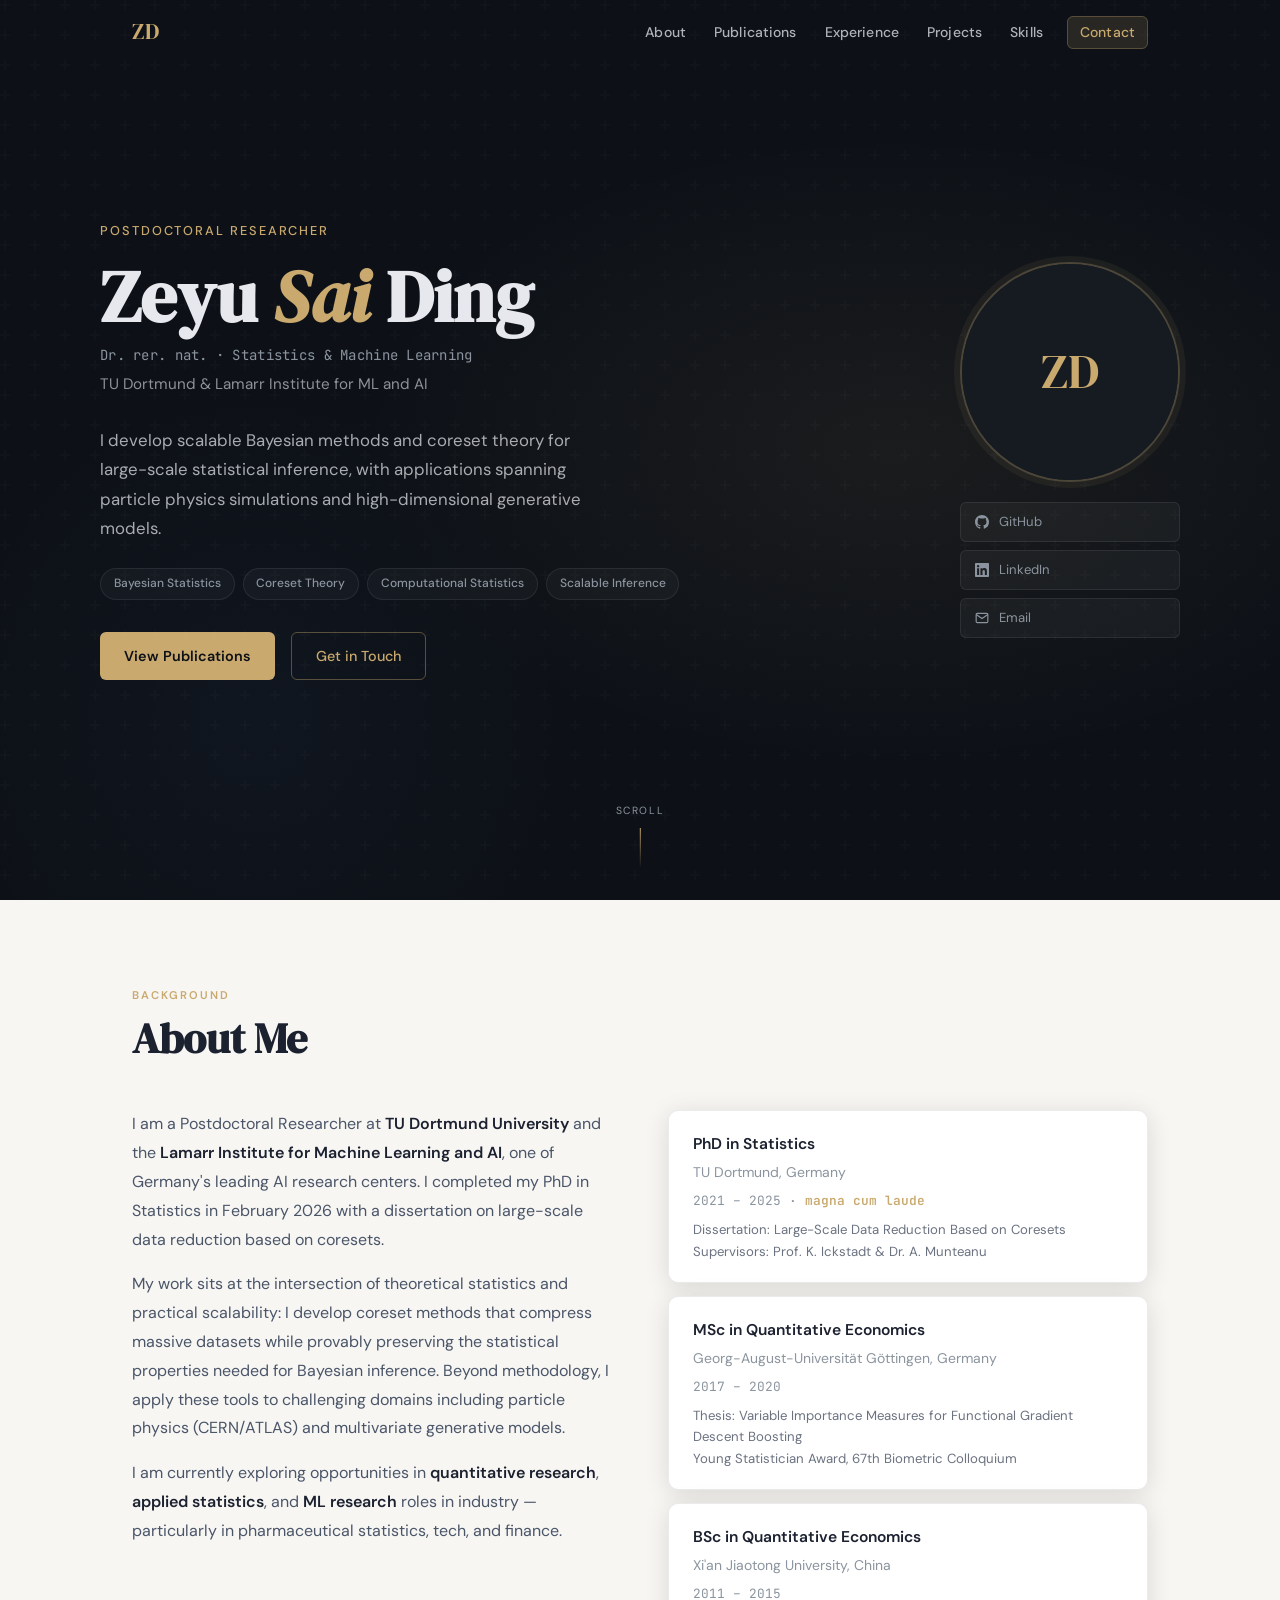
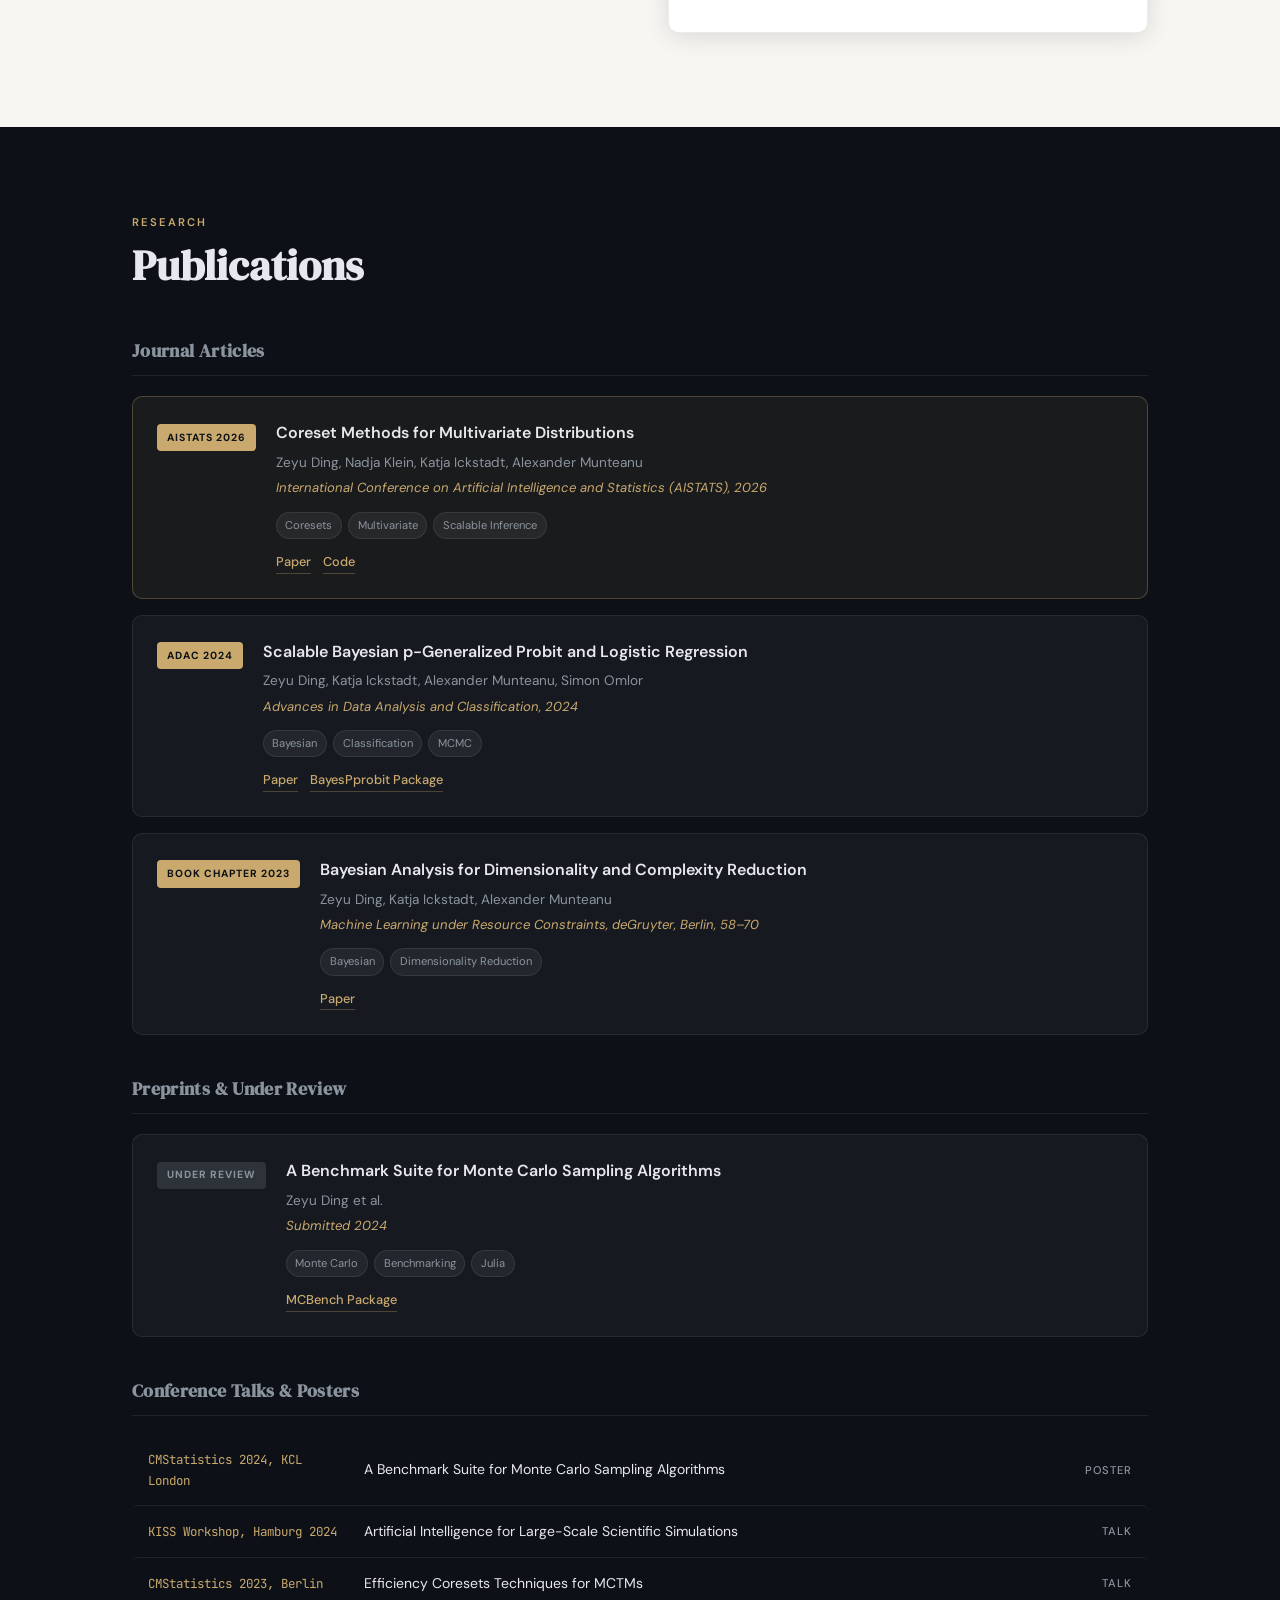
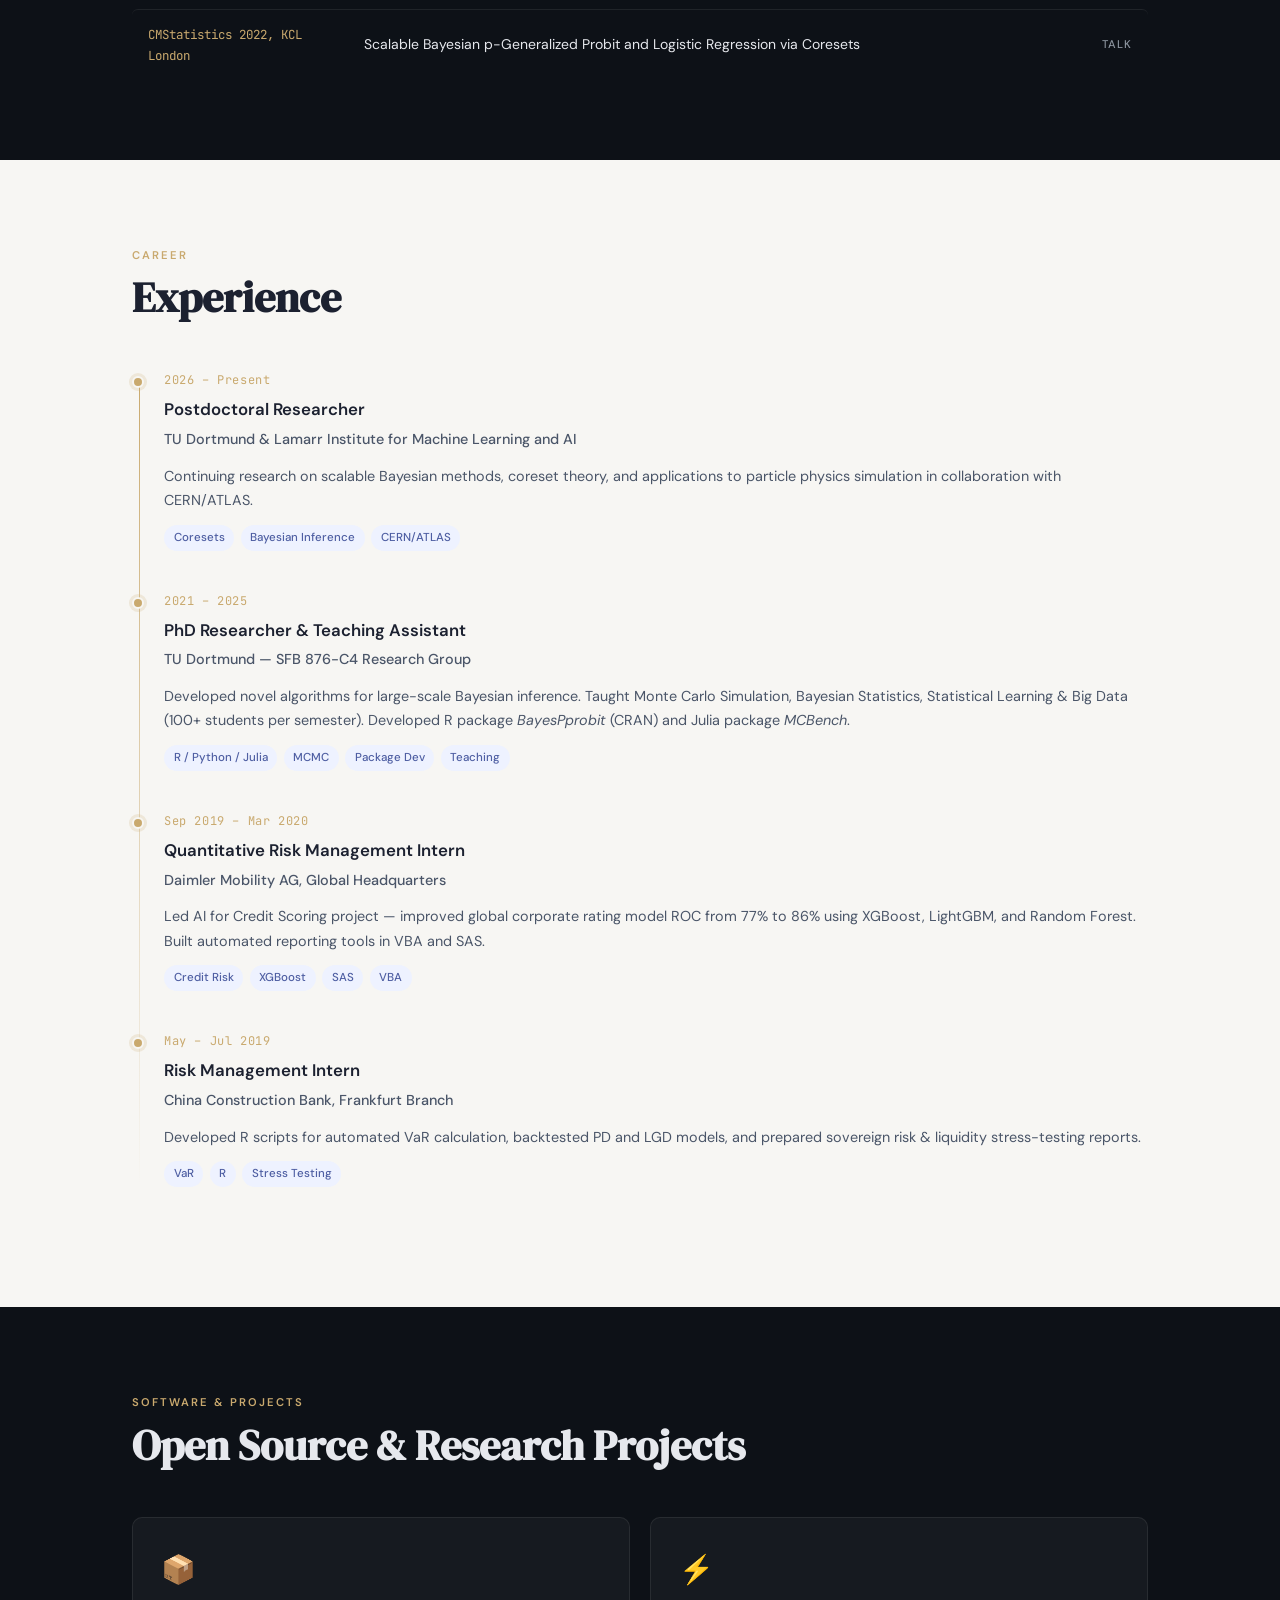
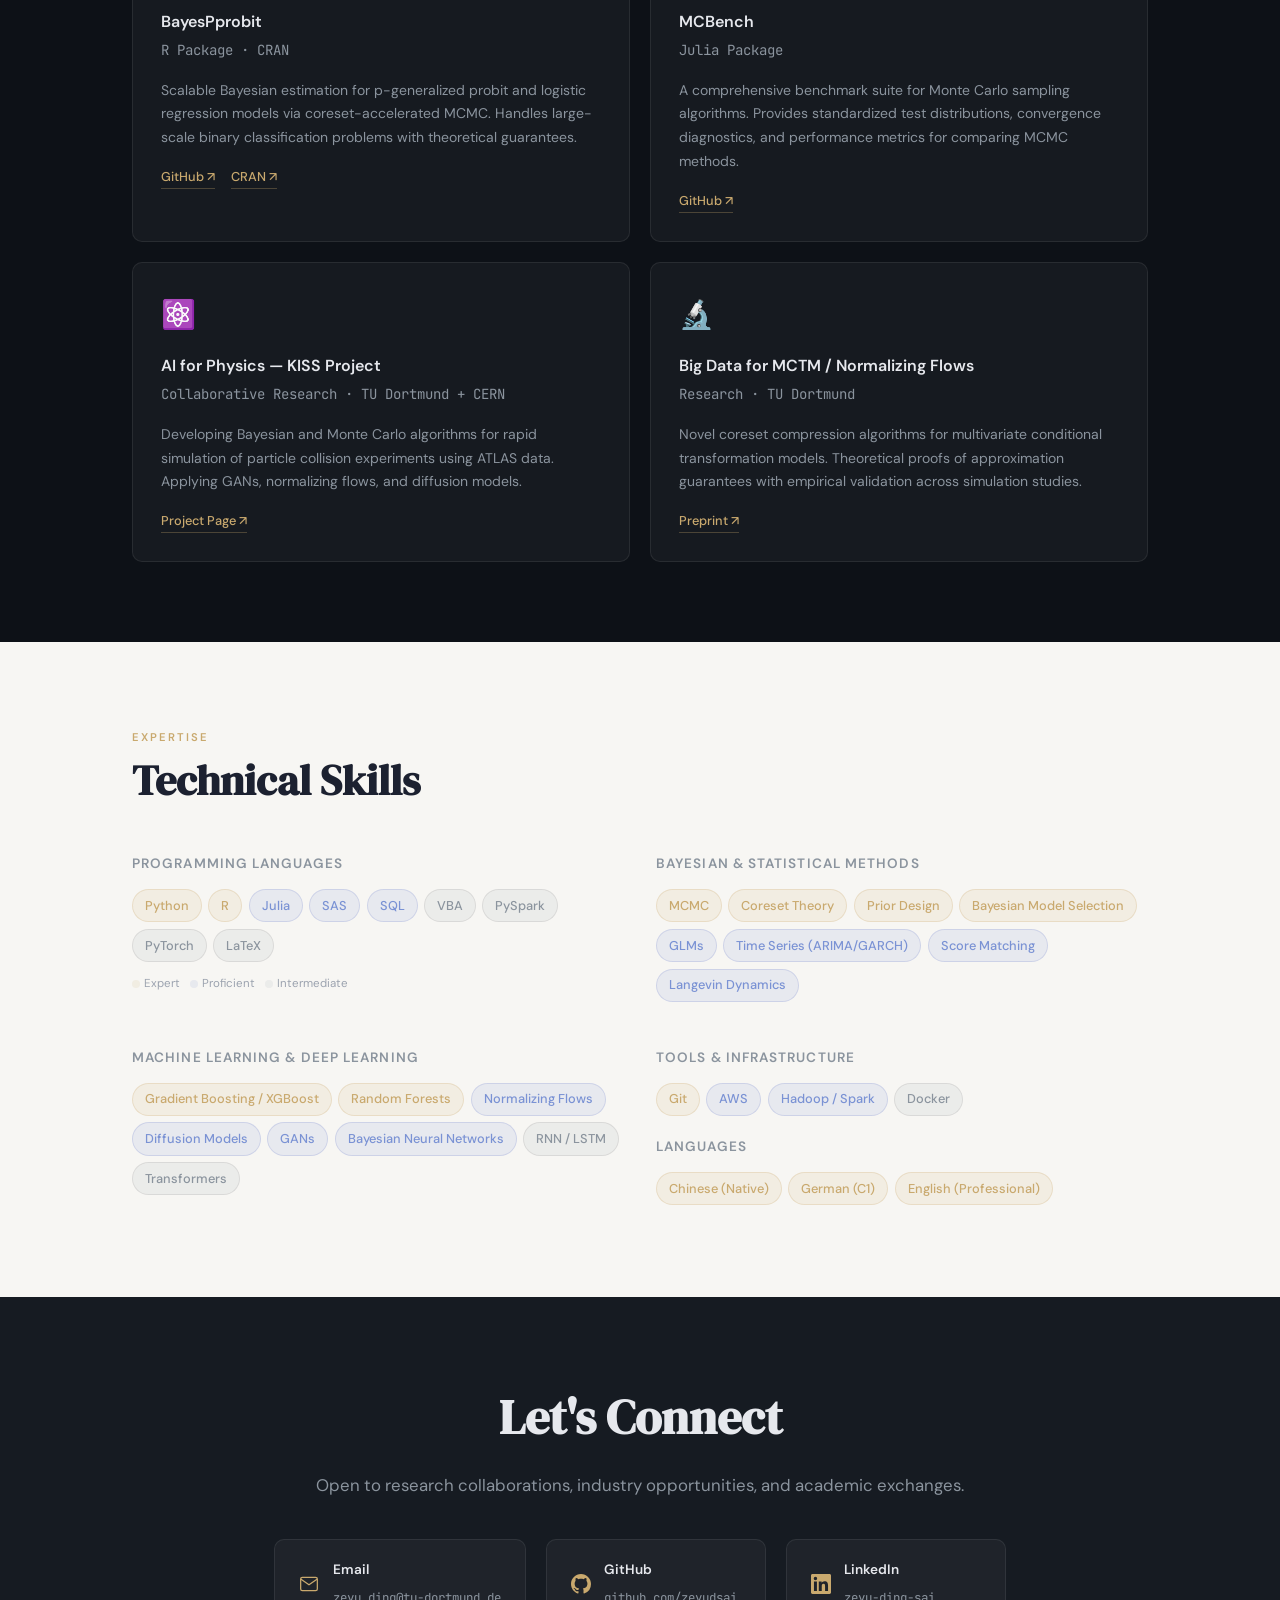
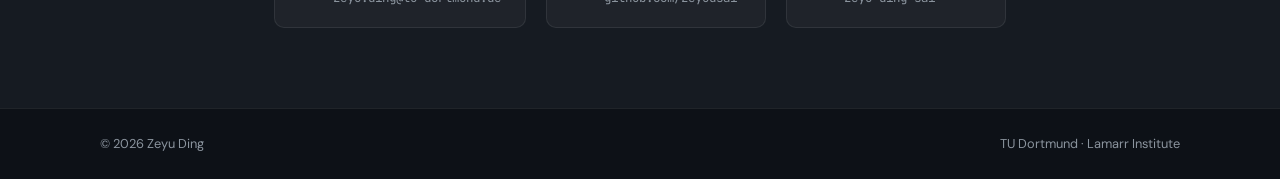
==== commit 04db7ebc: "Revise personal site bio, publications, and links Expanded and polished the personal site content: u" ====
--- a/index.html
+++ b/index.html
@@ -3,7 +3,7 @@
 <head>
     <meta charset="UTF-8">
     <meta name="viewport" content="width=device-width, initial-scale=1.0">
-    <meta name="description" content="Zeyu (Sai) Ding – Postdoctoral Researcher in Statistics & Machine Learning at TU Dortmund and Lamarr Institute">
+    <meta name="description" content="Zeyu Ding – Postdoctoral Researcher in Statistics & Machine Learning at TU Dortmund and Lamarr Institute">
     <meta name="author" content="Zeyu Ding">
     <title>Zeyu Ding | Dr. rer. nat.</title>
     <link href="https://fonts.googleapis.com/css2?family=DM+Serif+Display:ital@0;1&family=DM+Sans:wght@300;400;500;600&family=JetBrains+Mono:wght@400;500&display=swap" rel="stylesheet">
@@ -91,8 +91,7 @@
                 <p>
                     I am a Postdoctoral Researcher at <strong>TU Dortmund University</strong> and the
                     <strong>Lamarr Institute for Machine Learning and AI</strong>, one of Germany's leading
-                    AI research centers. I completed my PhD in Statistics in February 2025 with the grade
-                    <strong>magna cum laude</strong>, with a dissertation on large-scale data reduction
+                    AI research centers. I completed my PhD in Statistics in February 2026 with a dissertation on large-scale data reduction
                     based on coresets.
                 </p>
                 <p>
@@ -152,7 +151,7 @@
                 <div class="pub-tags"><span>Coresets</span><span>Multivariate</span><span>Scalable Inference</span></div>
                 <div class="pub-links">
                     <a href="#" class="pub-link">Paper</a>
-                    <a href="https://github.com/zeyudsai" class="pub-link">Code</a>
+                    <a href="https://github.com/zeyudsai/mctmcoreset" class="pub-link">Code</a>
                 </div>
             </div>
         </div>
@@ -165,8 +164,8 @@
                 <p class="pub-venue">Advances in Data Analysis and Classification, 2024</p>
                 <div class="pub-tags"><span>Bayesian</span><span>Classification</span><span>MCMC</span></div>
                 <div class="pub-links">
-                    <a href="#" class="pub-link">Paper</a>
-                    <a href="https://github.com/zeyudsai" class="pub-link">BayesPprobit Package</a>
+                    <a href="https://link.springer.com/article/10.1007/s11634-024-00599-1" class="pub-link">Paper</a>
+                    <a href="https://github.com/zeyudsai/BayesPprobit" class="pub-link">BayesPprobit Package</a>
                 </div>
             </div>
         </div>
@@ -179,22 +178,12 @@
                 <p class="pub-venue">Machine Learning under Resource Constraints, deGruyter, Berlin, 58–70</p>
                 <div class="pub-tags"><span>Bayesian</span><span>Dimensionality Reduction</span></div>
                 <div class="pub-links">
-                    <a href="#" class="pub-link">Paper</a>
+                    <a href="https://ieeexplore.ieee.org/document/10789993/" class="pub-link">Paper</a>
                 </div>
             </div>
         </div>
 
         <h3 class="pub-group-label" style="margin-top: 2.5rem;">Preprints &amp; Under Review</h3>
-
-        <div class="pub-card">
-            <div class="pub-badge pub-badge-pre">Under Review</div>
-            <div class="pub-content">
-                <h4 class="pub-title">Efficiency Coresets Techniques for Multivariate Conditional Transformation Models</h4>
-                <p class="pub-authors">Zeyu Ding, Nadja Klein, Katja Ickstadt, Alexander Munteanu</p>
-                <p class="pub-venue">Journal of Machine Learning Research (under review)</p>
-                <div class="pub-tags"><span>Coresets</span><span>MCTMs</span><span>Normalizing Flows</span></div>
-            </div>
-        </div>
 
         <div class="pub-card">
             <div class="pub-badge pub-badge-pre">Under Review</div>
@@ -204,7 +193,7 @@
                 <p class="pub-venue">Submitted 2024</p>
                 <div class="pub-tags"><span>Monte Carlo</span><span>Benchmarking</span><span>Julia</span></div>
                 <div class="pub-links">
-                    <a href="#" class="pub-link">MCBench Package</a>
+                    <a href="https://github.com/tudo-physik-e4/MCBench.jl" class="pub-link">MCBench Package</a>
                 </div>
             </div>
         </div>
@@ -246,7 +235,7 @@
             <div class="timeline-item">
                 <div class="timeline-dot"></div>
                 <div class="timeline-content">
-                    <div class="timeline-meta">2025 – Present</div>
+                    <div class="timeline-meta">2026 – Present</div>
                     <h4>Postdoctoral Researcher</h4>
                     <p class="timeline-org">TU Dortmund &amp; Lamarr Institute for Machine Learning and AI</p>
                     <p>Continuing research on scalable Bayesian methods, coreset theory, and applications to particle physics simulation in collaboration with CERN/ATLAS.</p>
@@ -301,7 +290,7 @@
                 <p class="project-type">R Package · CRAN</p>
                 <p>Scalable Bayesian estimation for p-generalized probit and logistic regression models via coreset-accelerated MCMC. Handles large-scale binary classification problems with theoretical guarantees.</p>
                 <div class="project-links">
-                    <a href="https://github.com/zeyudsai" target="_blank">GitHub ↗</a>
+                    <a href="https://github.com/zeyudsai/BayesPprobit" target="_blank">GitHub ↗</a>
                     <a href="#">CRAN ↗</a>
                 </div>
             </div>
@@ -311,7 +300,7 @@
                 <p class="project-type">Julia Package</p>
                 <p>A comprehensive benchmark suite for Monte Carlo sampling algorithms. Provides standardized test distributions, convergence diagnostics, and performance metrics for comparing MCMC methods.</p>
                 <div class="project-links">
-                    <a href="https://github.com/zeyudsai" target="_blank">GitHub ↗</a>
+                    <a href="https://github.com/tudo-physik-e4/MCBench.jl" target="_blank">GitHub ↗</a>
                 </div>
             </div>
             <div class="project-card">
@@ -320,7 +309,7 @@
                 <p class="project-type">Collaborative Research · TU Dortmund + CERN</p>
                 <p>Developing Bayesian and Monte Carlo algorithms for rapid simulation of particle collision experiments using ATLAS data. Applying GANs, normalizing flows, and diffusion models.</p>
                 <div class="project-links">
-                    <a href="#">Project Page ↗</a>
+                    <a href="https://kiss.pages.desy.de/website/">Project Page ↗</a>
                 </div>
             </div>
             <div class="project-card">
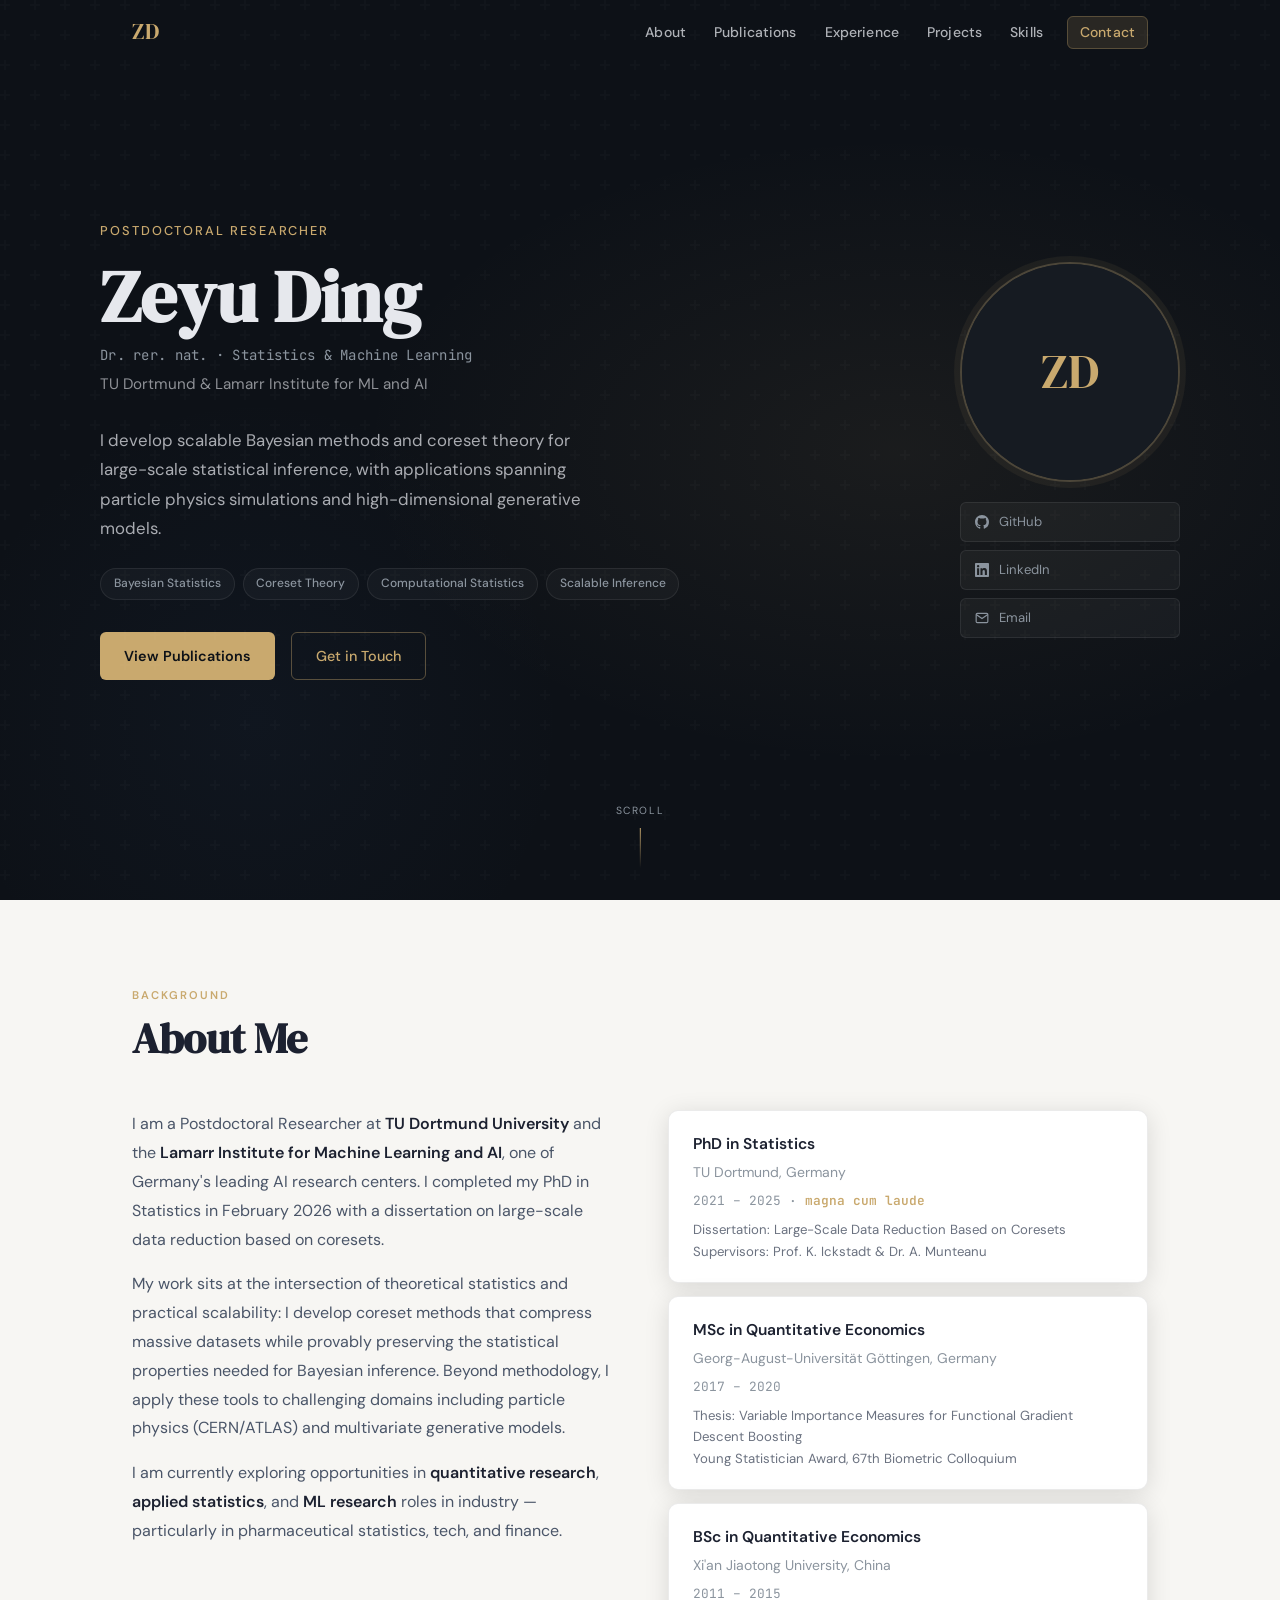
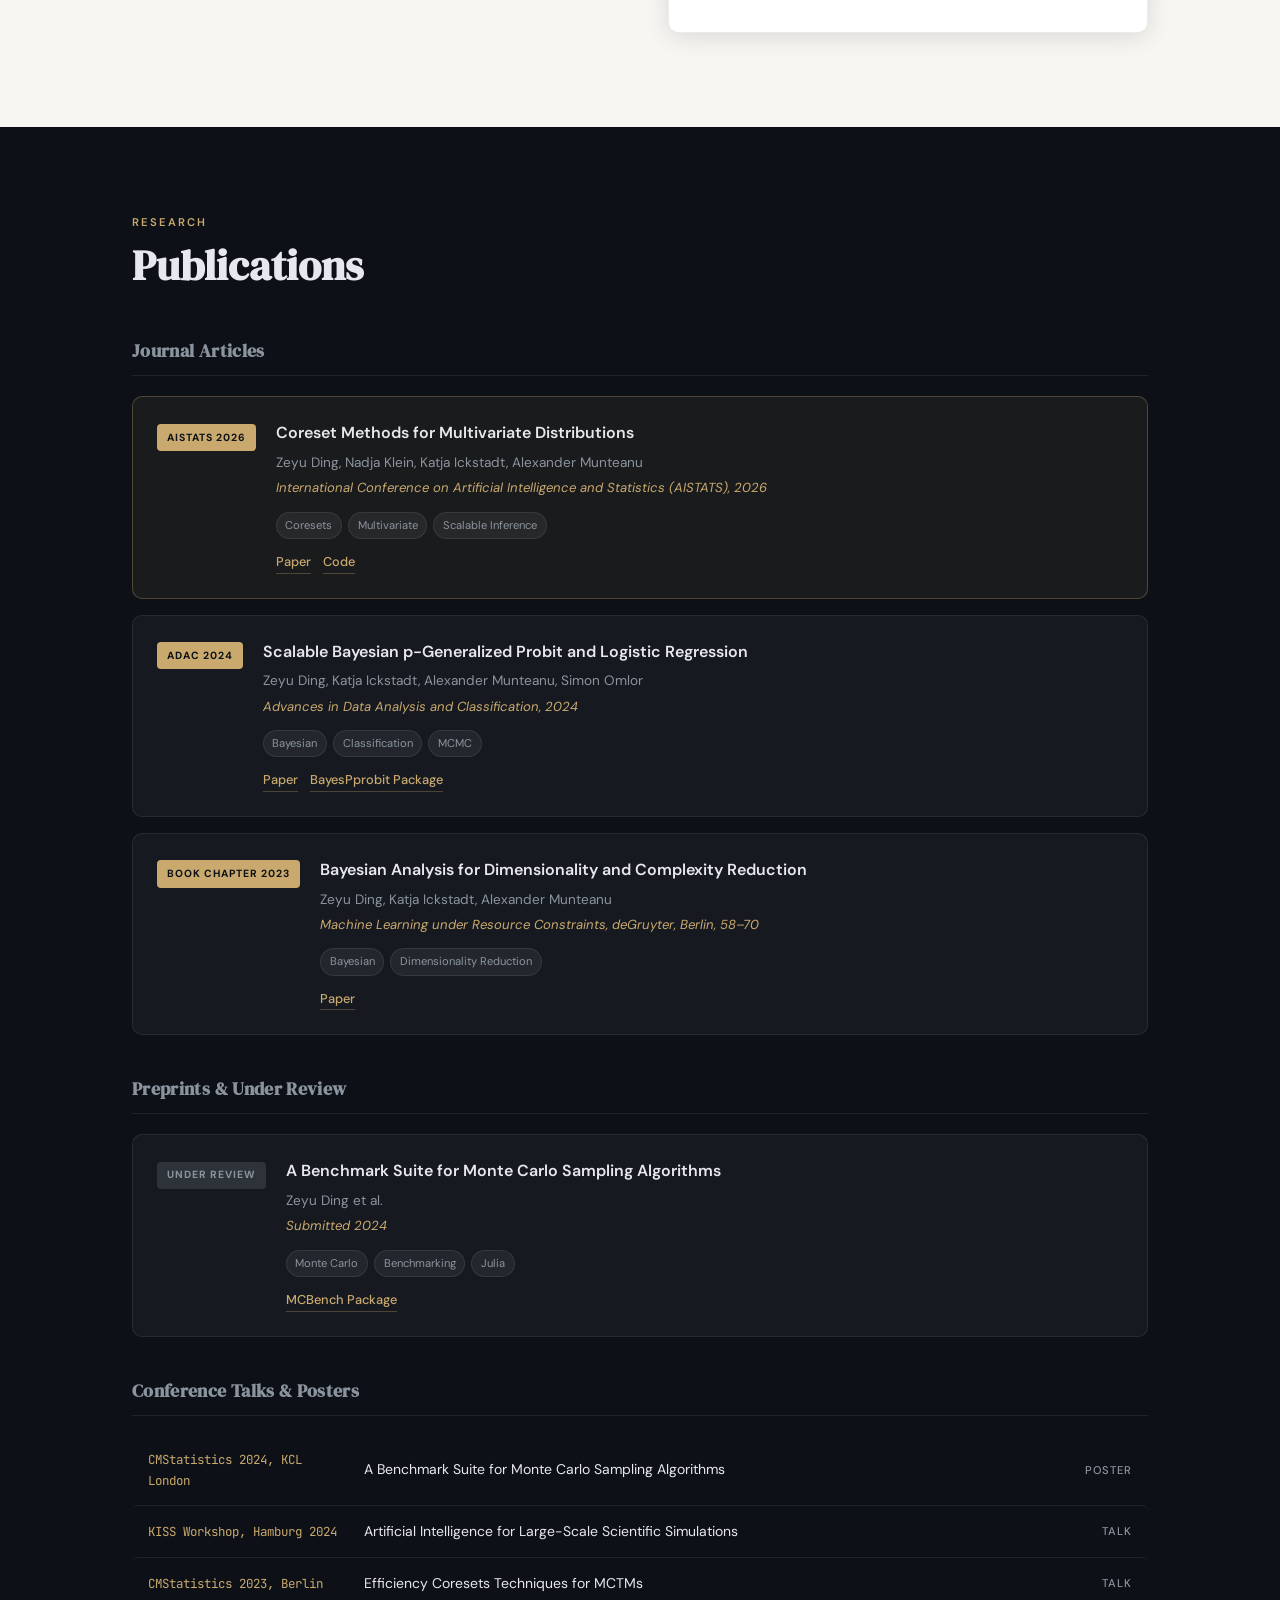
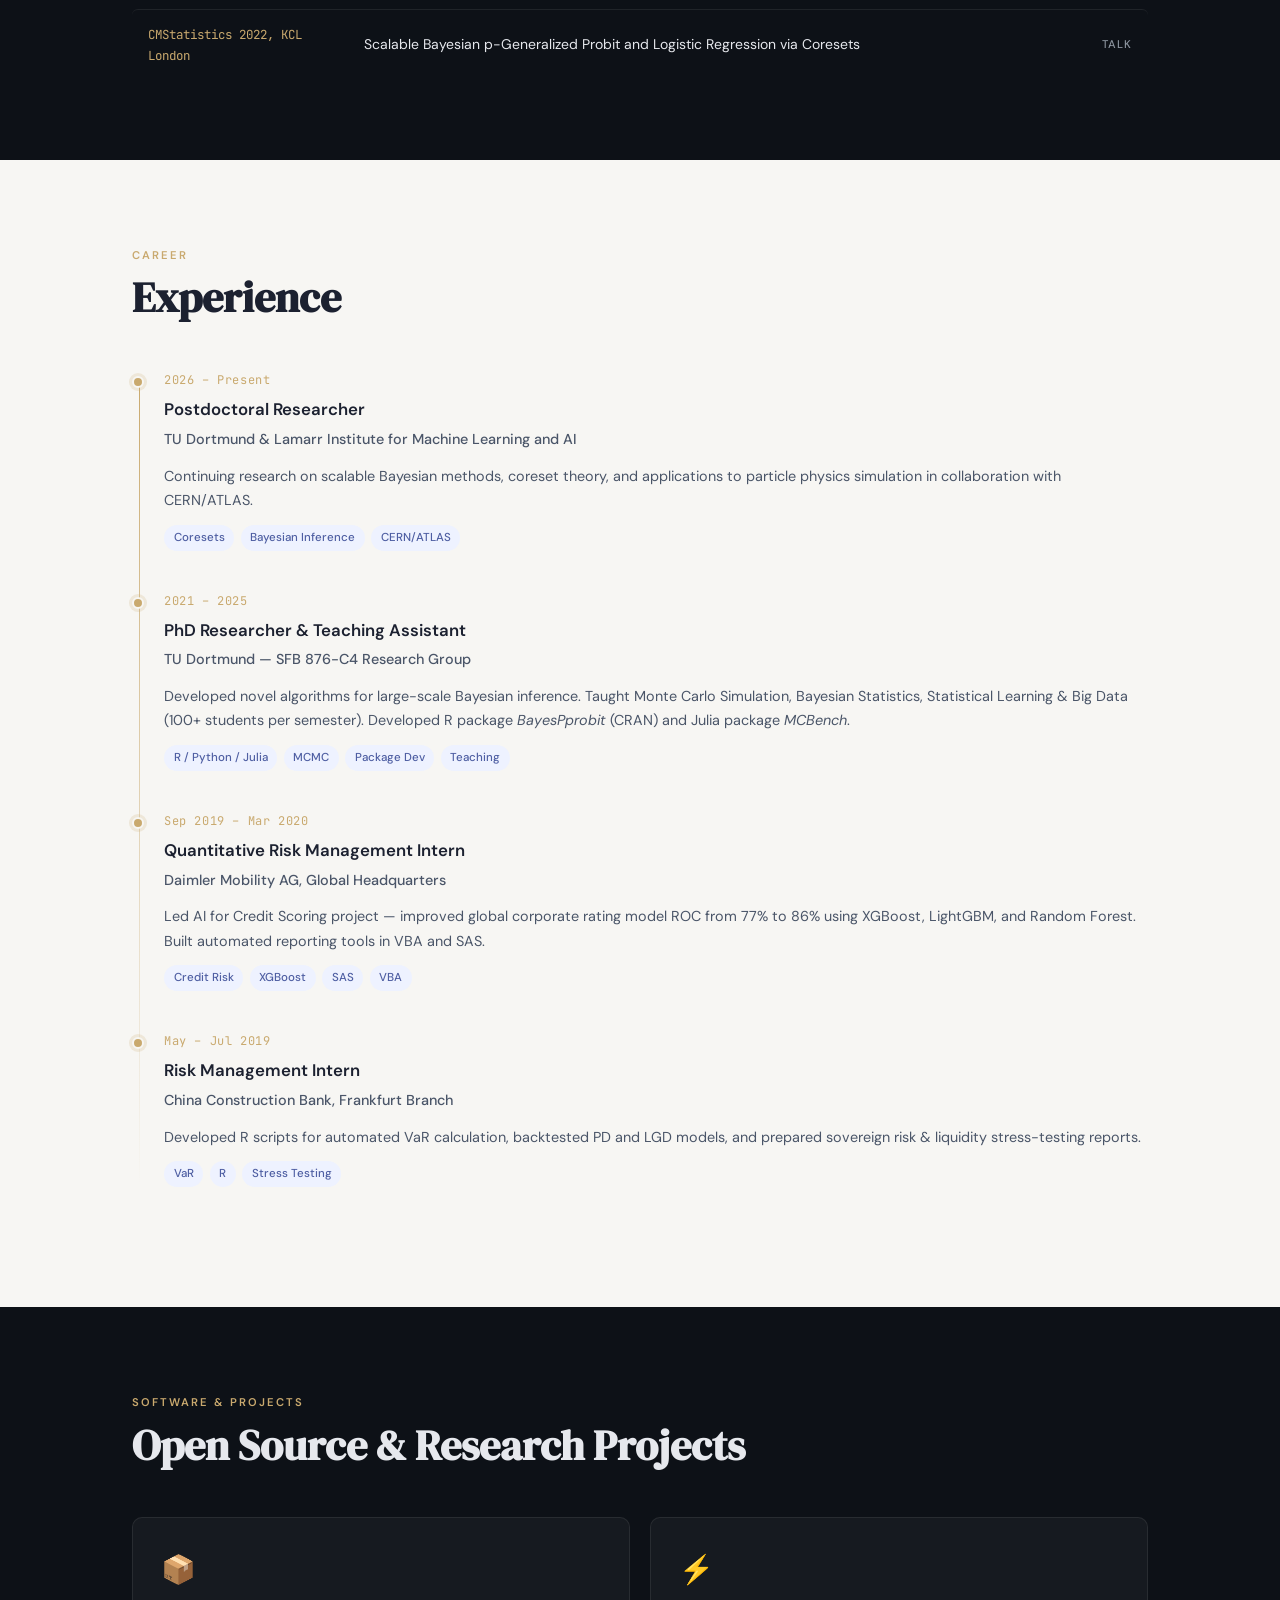
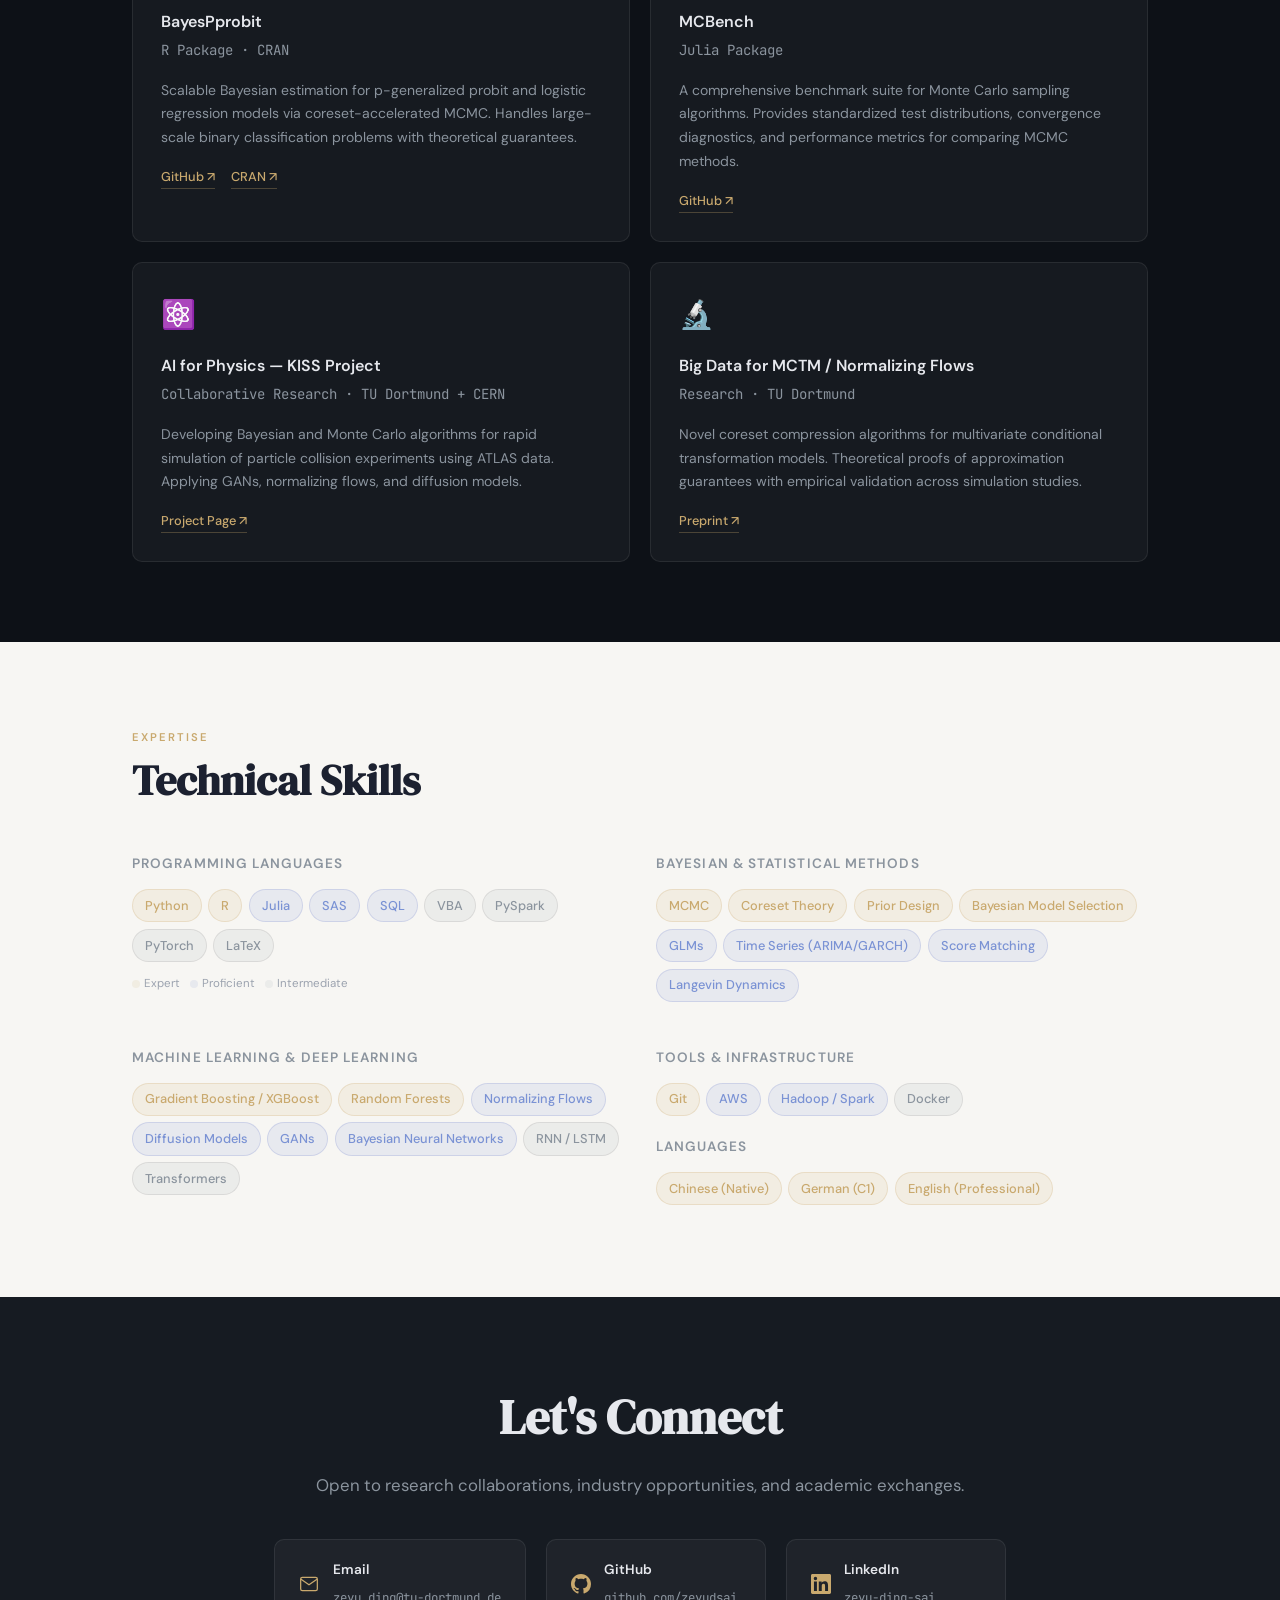
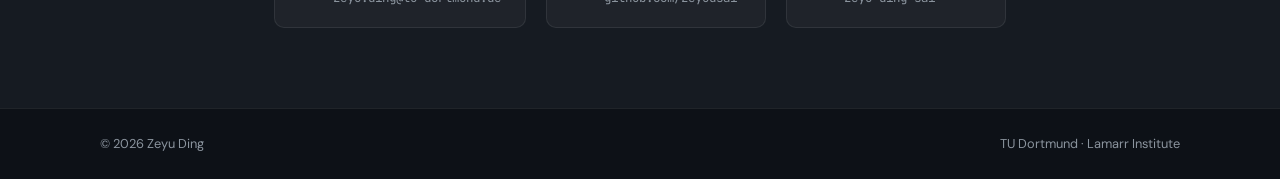
==== commit e7383fe3: "Remove emphasized middle name in hero Simplify the hero name display in index.html by removing the e" ====
--- a/index.html
+++ b/index.html
@@ -34,7 +34,7 @@
     <div class="hero-grid">
         <div class="hero-text">
             <p class="hero-label">Postdoctoral Researcher</p>
-            <h1 class="hero-name">Zeyu <em>Sai</em> Ding</h1>
+            <h1 class="hero-name">Zeyu Ding</h1>
             <p class="hero-title">Dr. rer. nat. · Statistics &amp; Machine Learning</p>
             <p class="hero-affil">TU Dortmund &amp; Lamarr Institute for ML and AI</p>
             <p class="hero-bio">
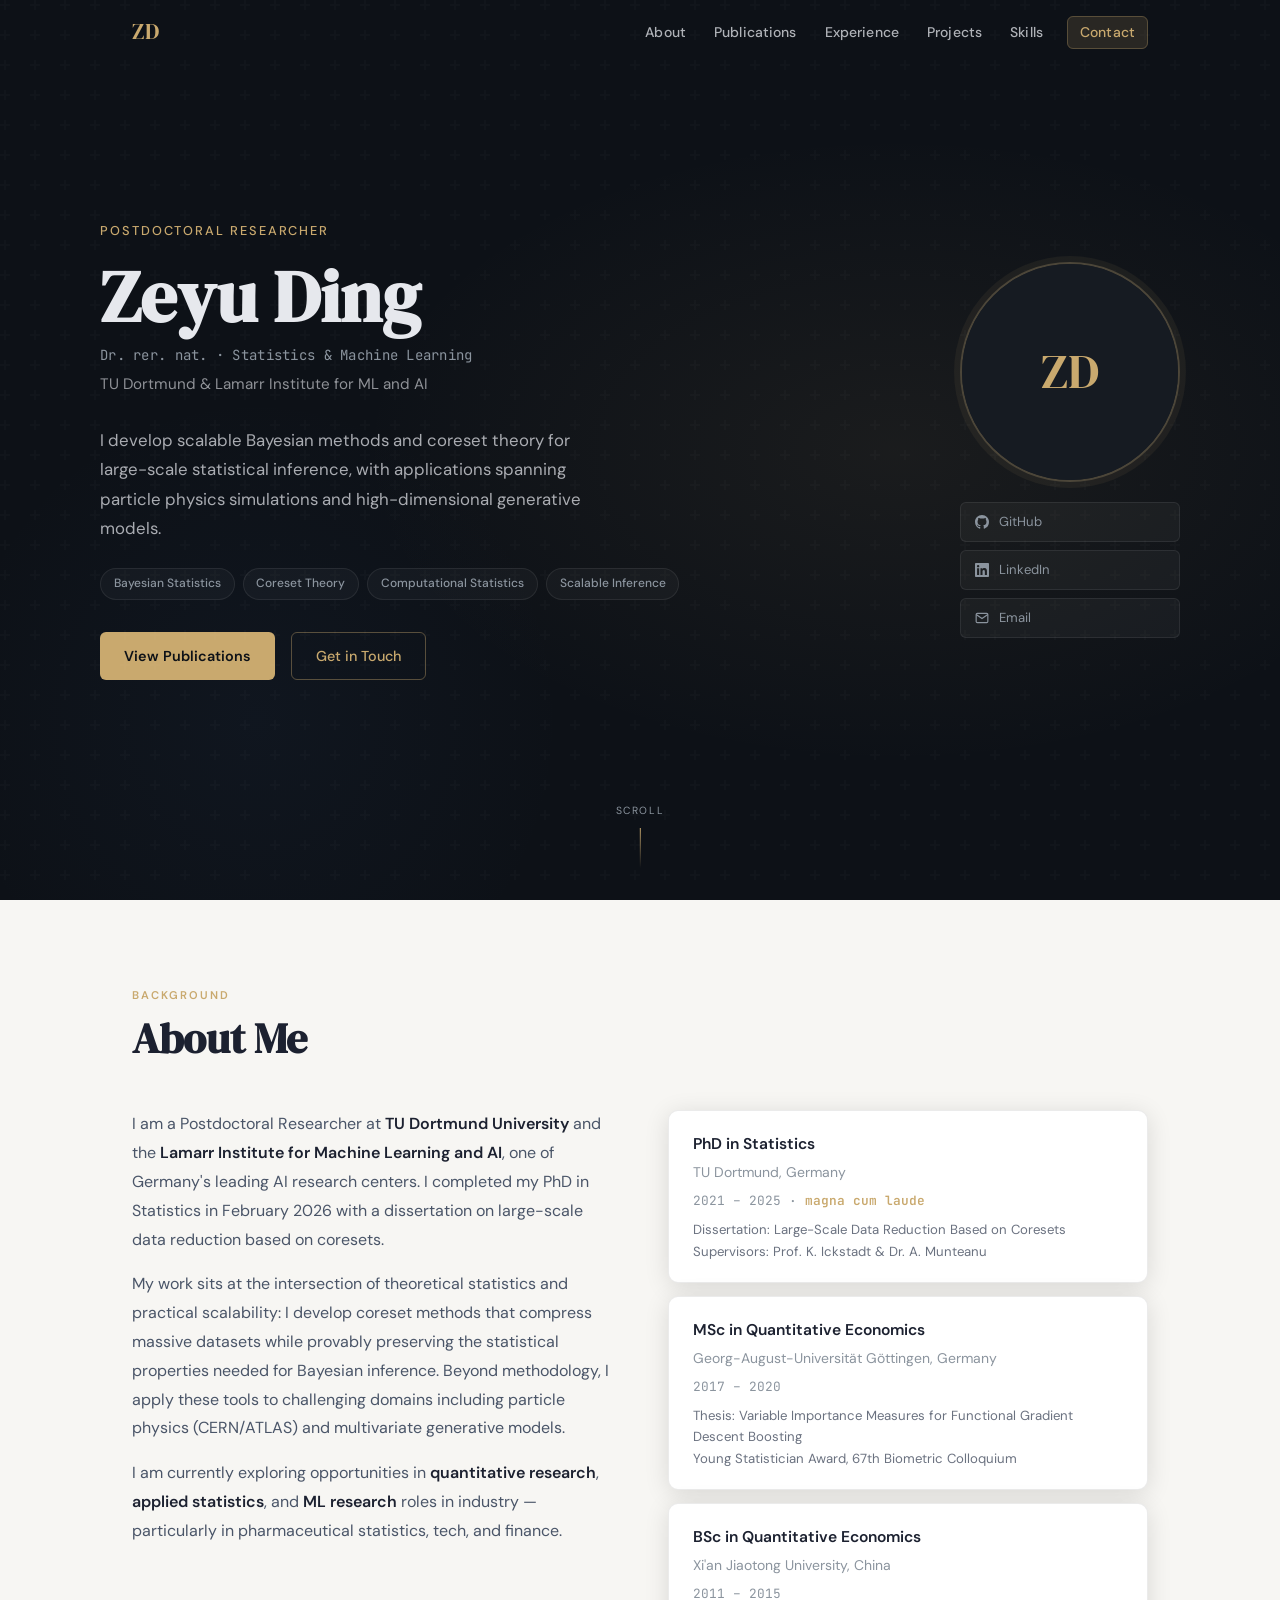
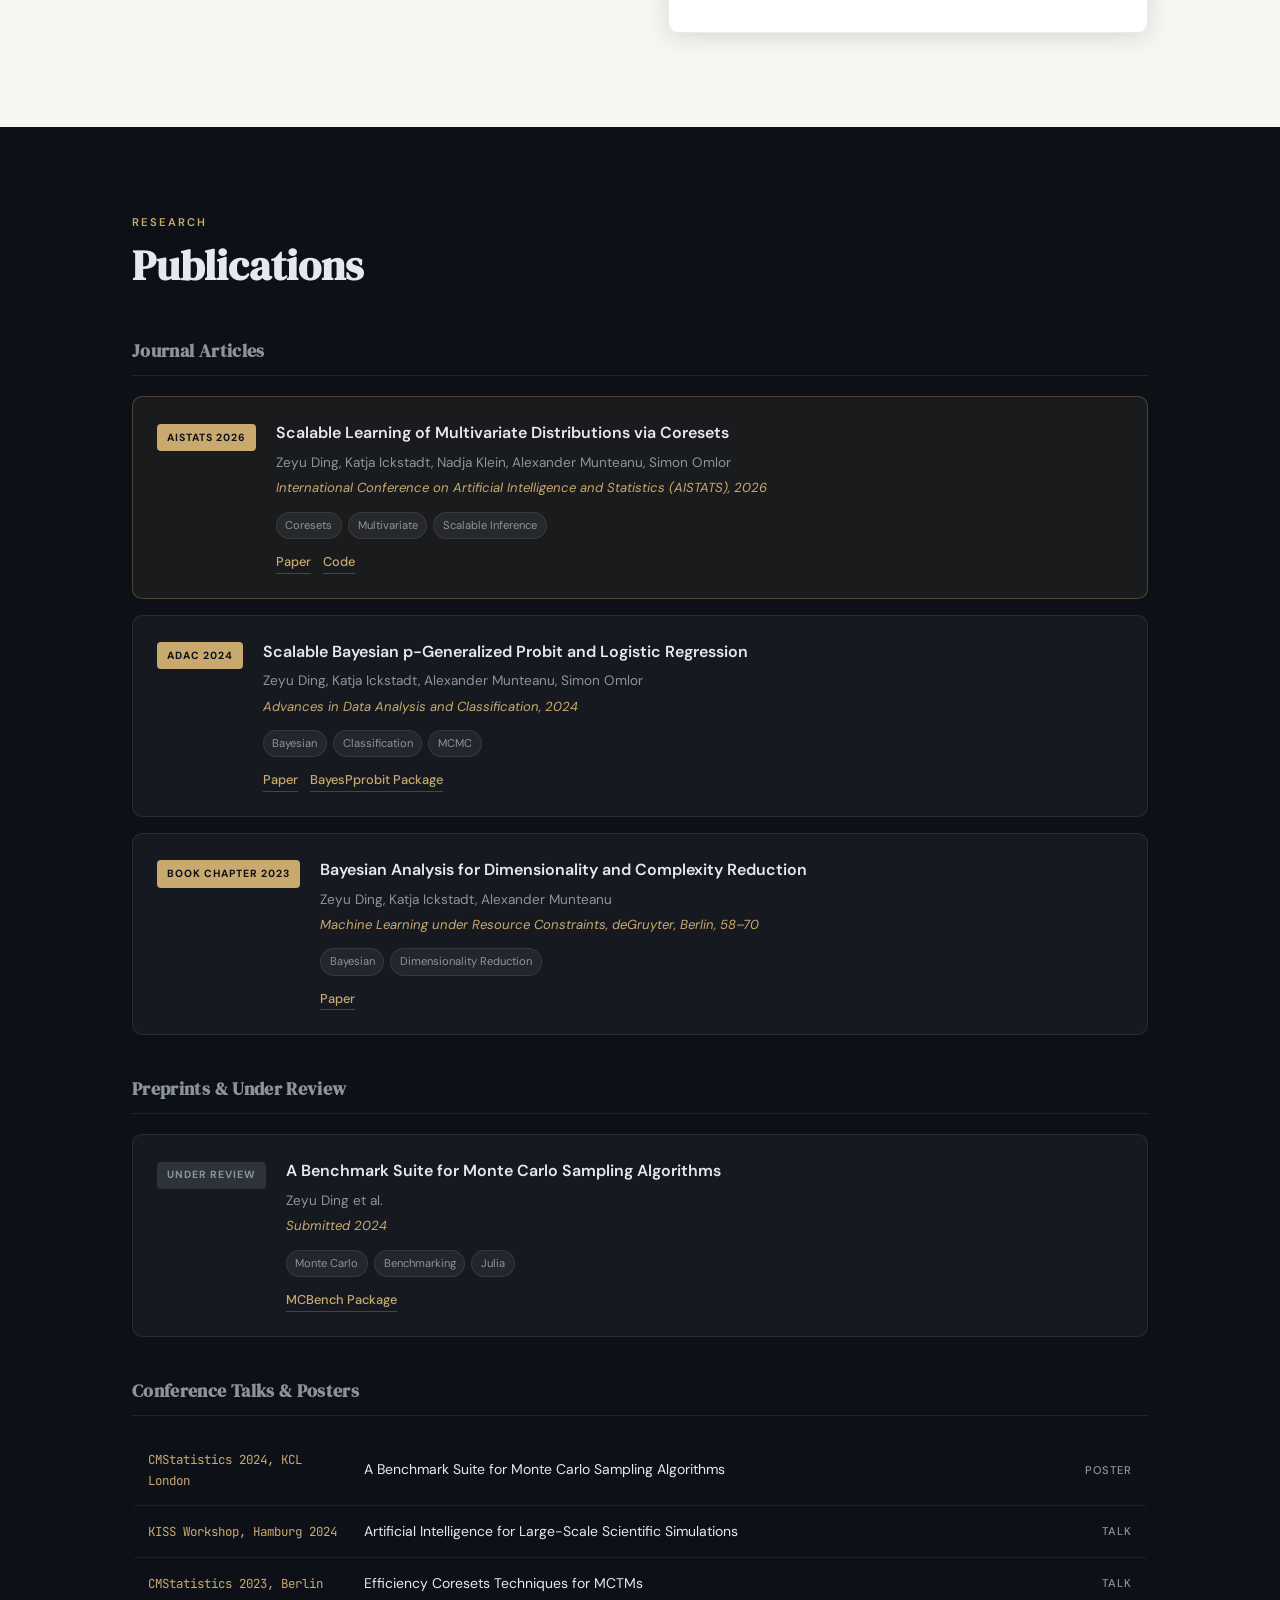
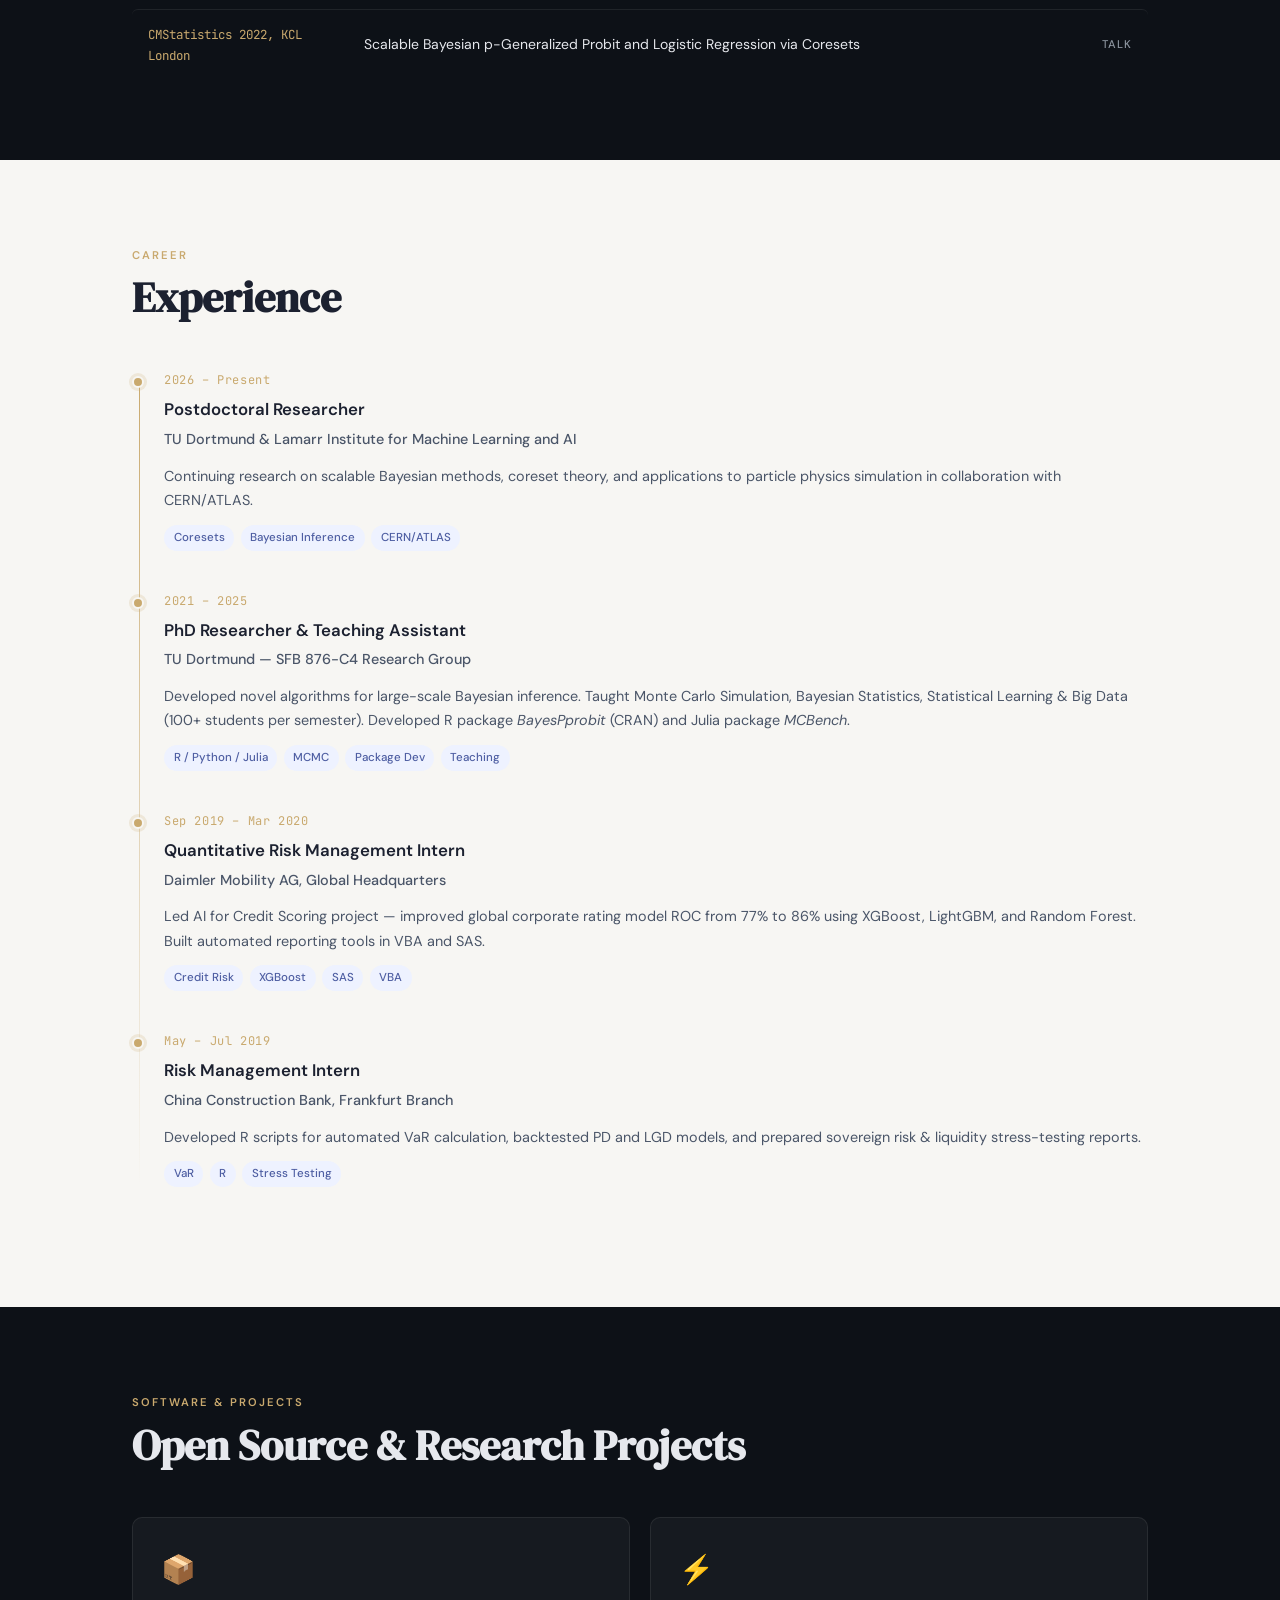
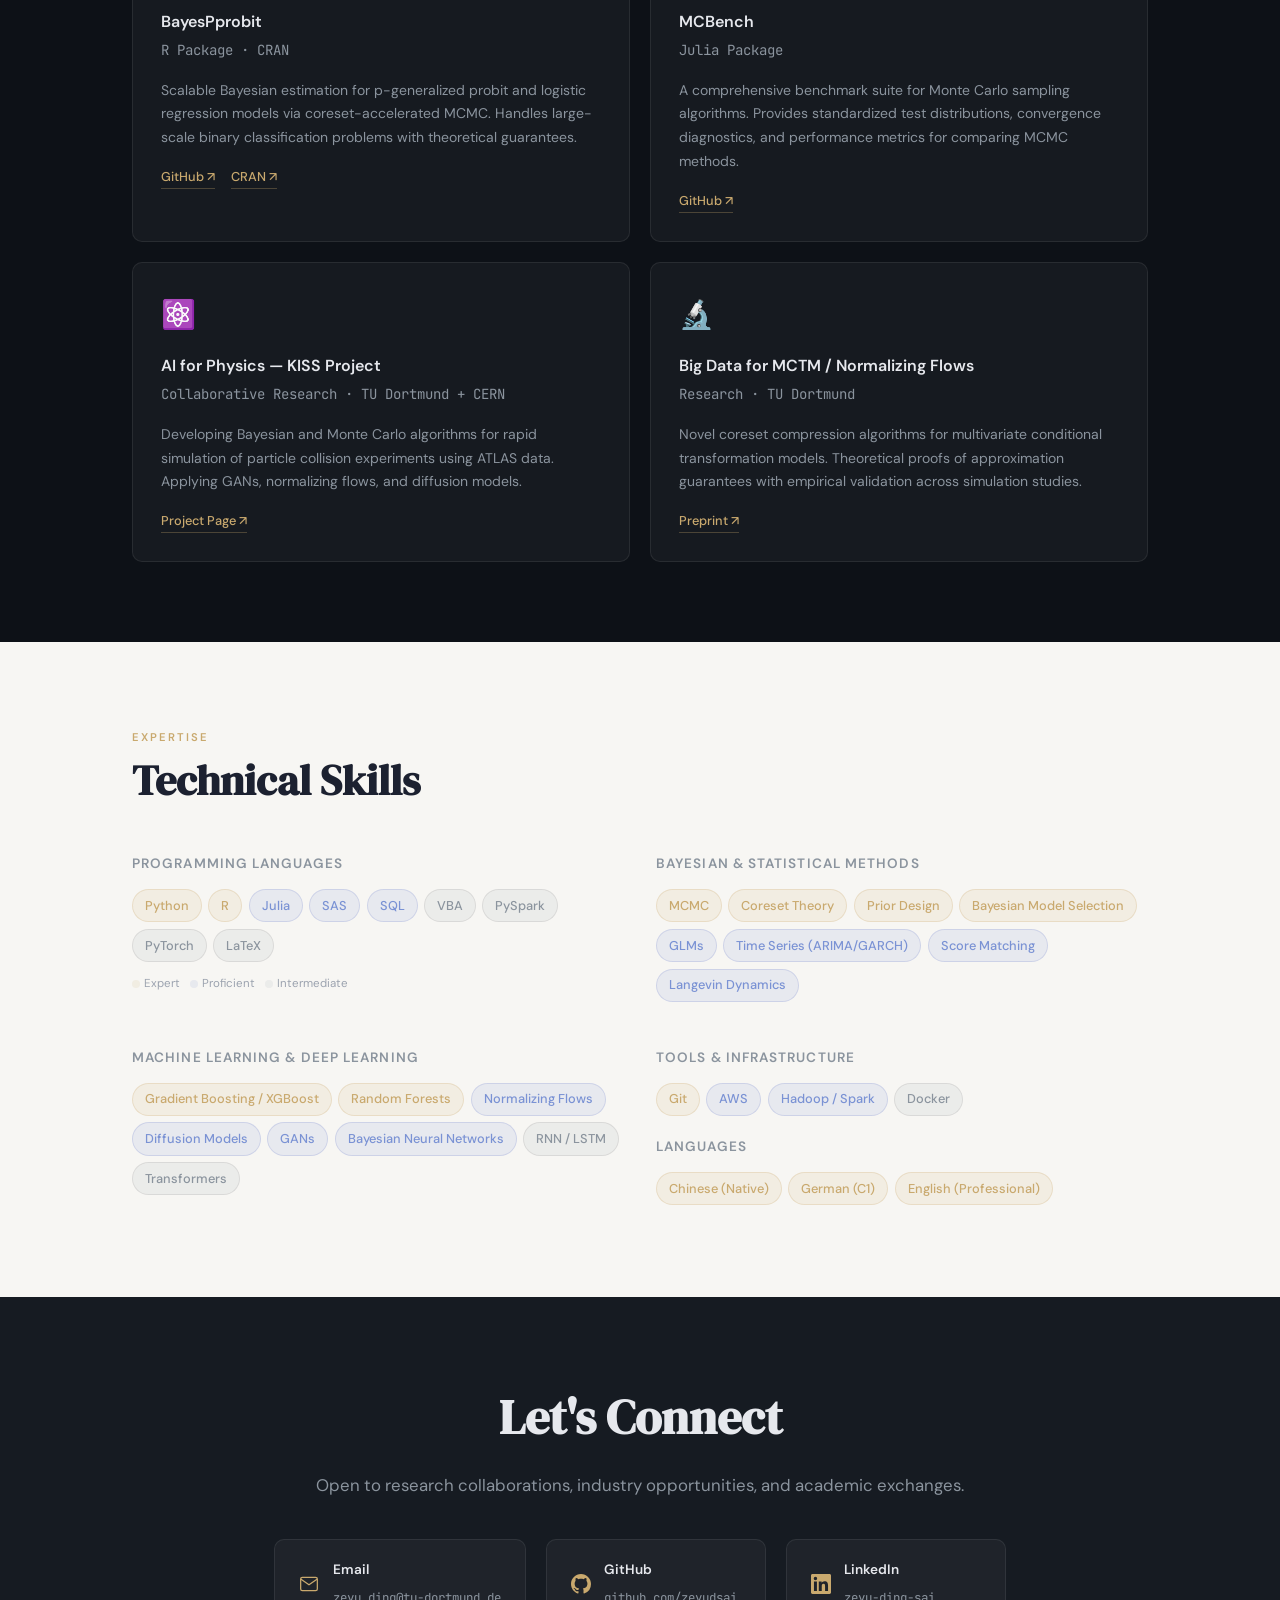
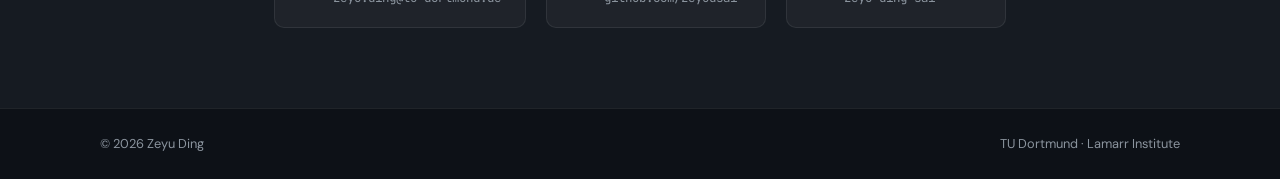
==== commit f0f0aac6: "Update index.html" ====
--- a/index.html
+++ b/index.html
@@ -145,8 +145,8 @@
         <div class="pub-card featured">
             <div class="pub-badge">AISTATS 2026</div>
             <div class="pub-content">
-                <h4 class="pub-title">Coreset Methods for Multivariate Distributions</h4>
-                <p class="pub-authors">Zeyu Ding, Nadja Klein, Katja Ickstadt, Alexander Munteanu</p>
+                <h4 class="pub-title">Scalable Learning of Multivariate Distributions via Coresets</h4>
+                <p class="pub-authors">Zeyu Ding, Katja Ickstadt, Nadja Klein, Alexander Munteanu, Simon Omlor</p>
                 <p class="pub-venue">International Conference on Artificial Intelligence and Statistics (AISTATS), 2026</p>
                 <div class="pub-tags"><span>Coresets</span><span>Multivariate</span><span>Scalable Inference</span></div>
                 <div class="pub-links">
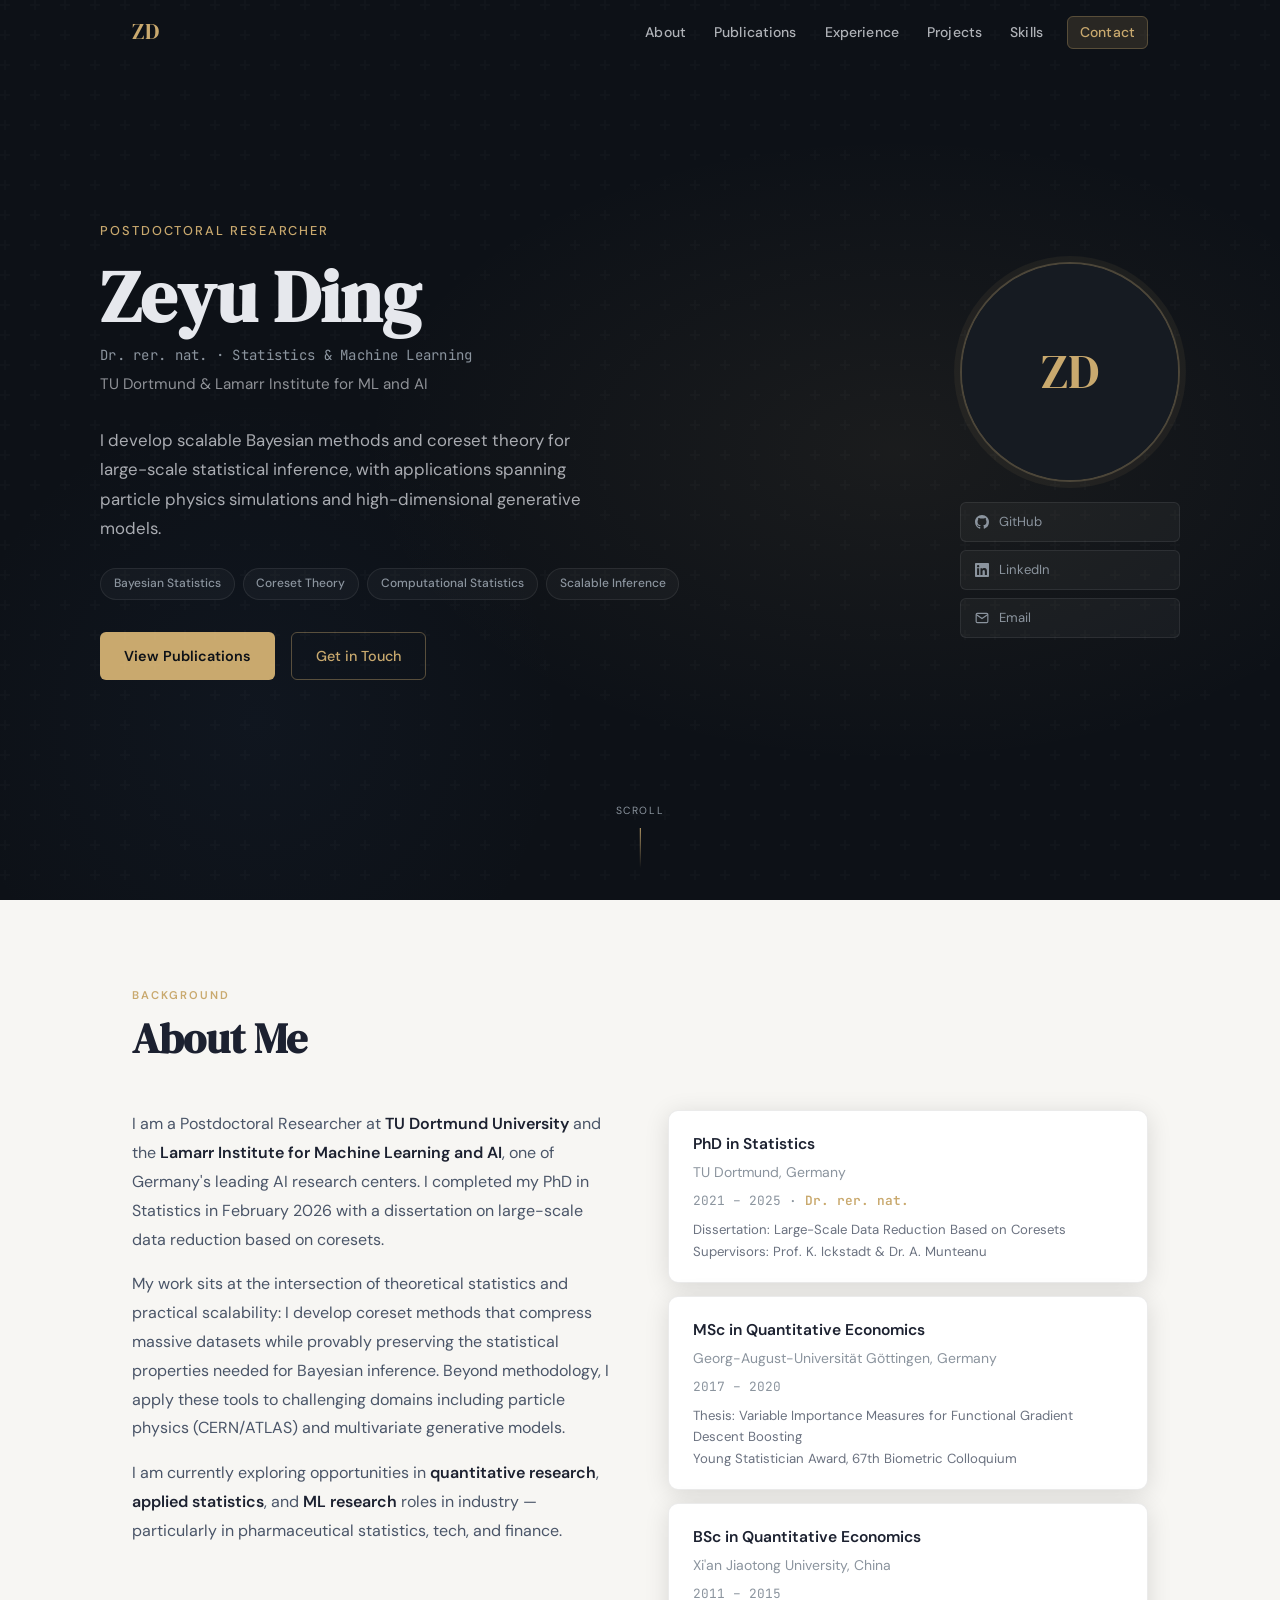
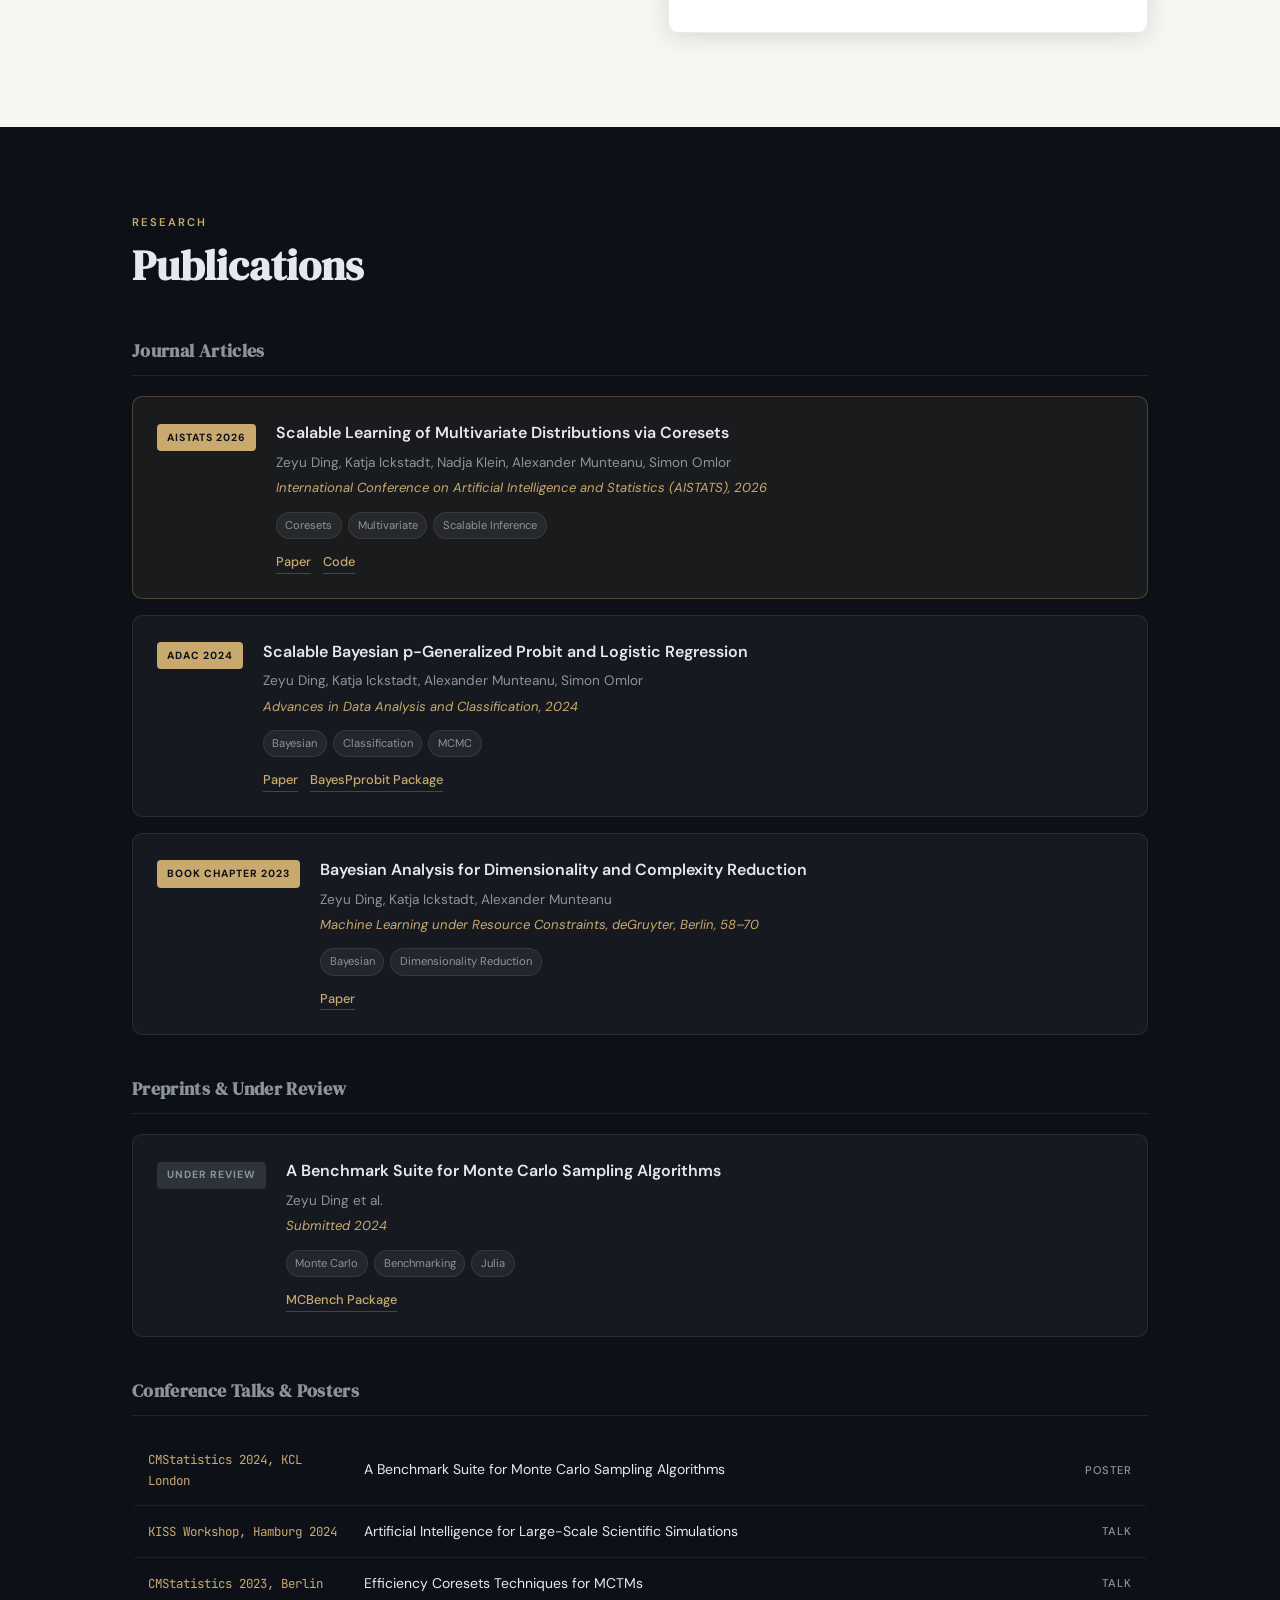
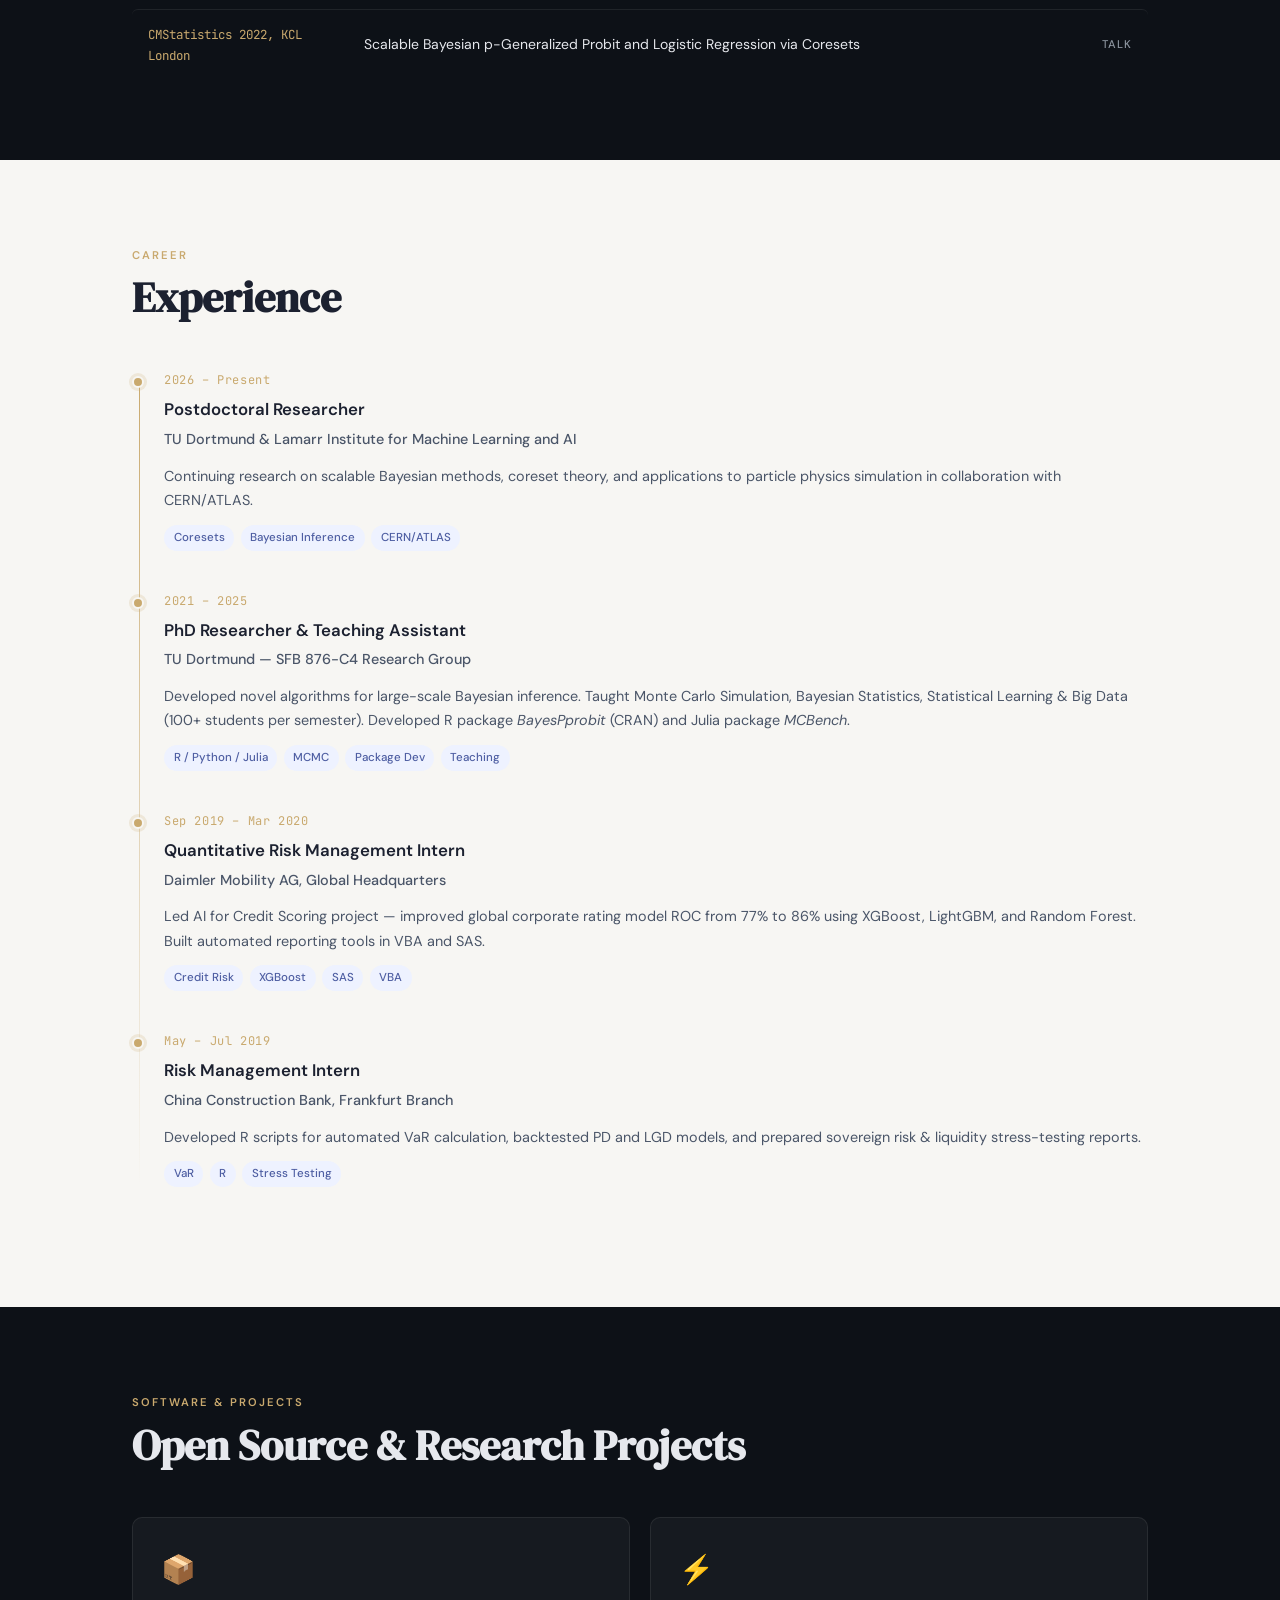
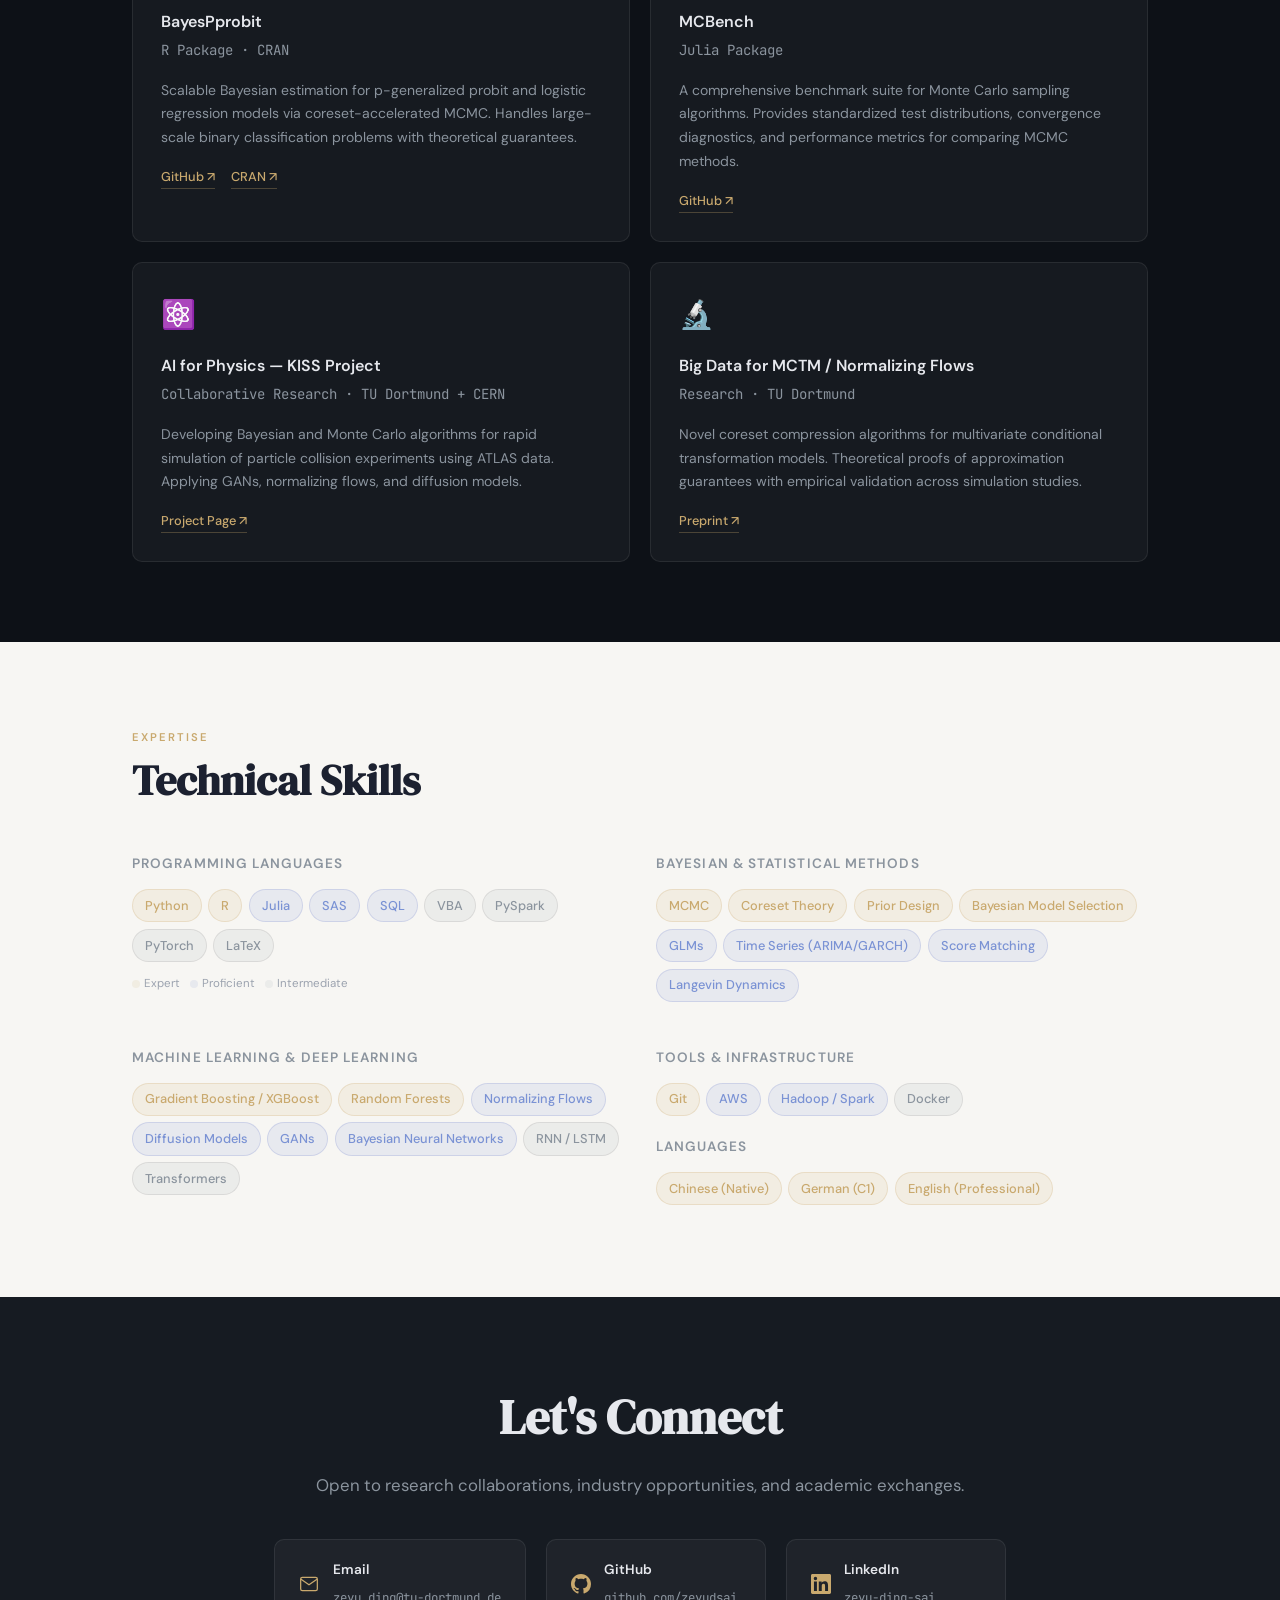
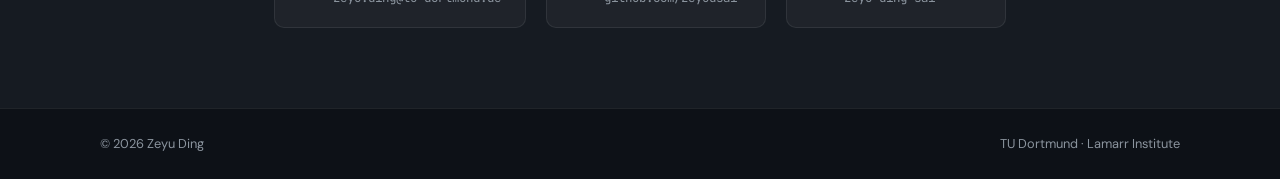
==== commit 5325589f: "Update index.html" ====
--- a/index.html
+++ b/index.html
@@ -111,7 +111,7 @@
                 <div class="edu-card">
                     <div class="edu-degree">PhD in Statistics</div>
                     <div class="edu-school">TU Dortmund, Germany</div>
-                    <div class="edu-meta">2021 – 2025 · <strong class="edu-honor">magna cum laude</strong></div>
+                    <div class="edu-meta">2021 – 2025 · <strong class="edu-honor">Dr. rer. nat.</strong></div>
                     <div class="edu-detail">Dissertation: Large-Scale Data Reduction Based on Coresets<br>
                     Supervisors: Prof. K. Ickstadt &amp; Dr. A. Munteanu</div>
                 </div>
